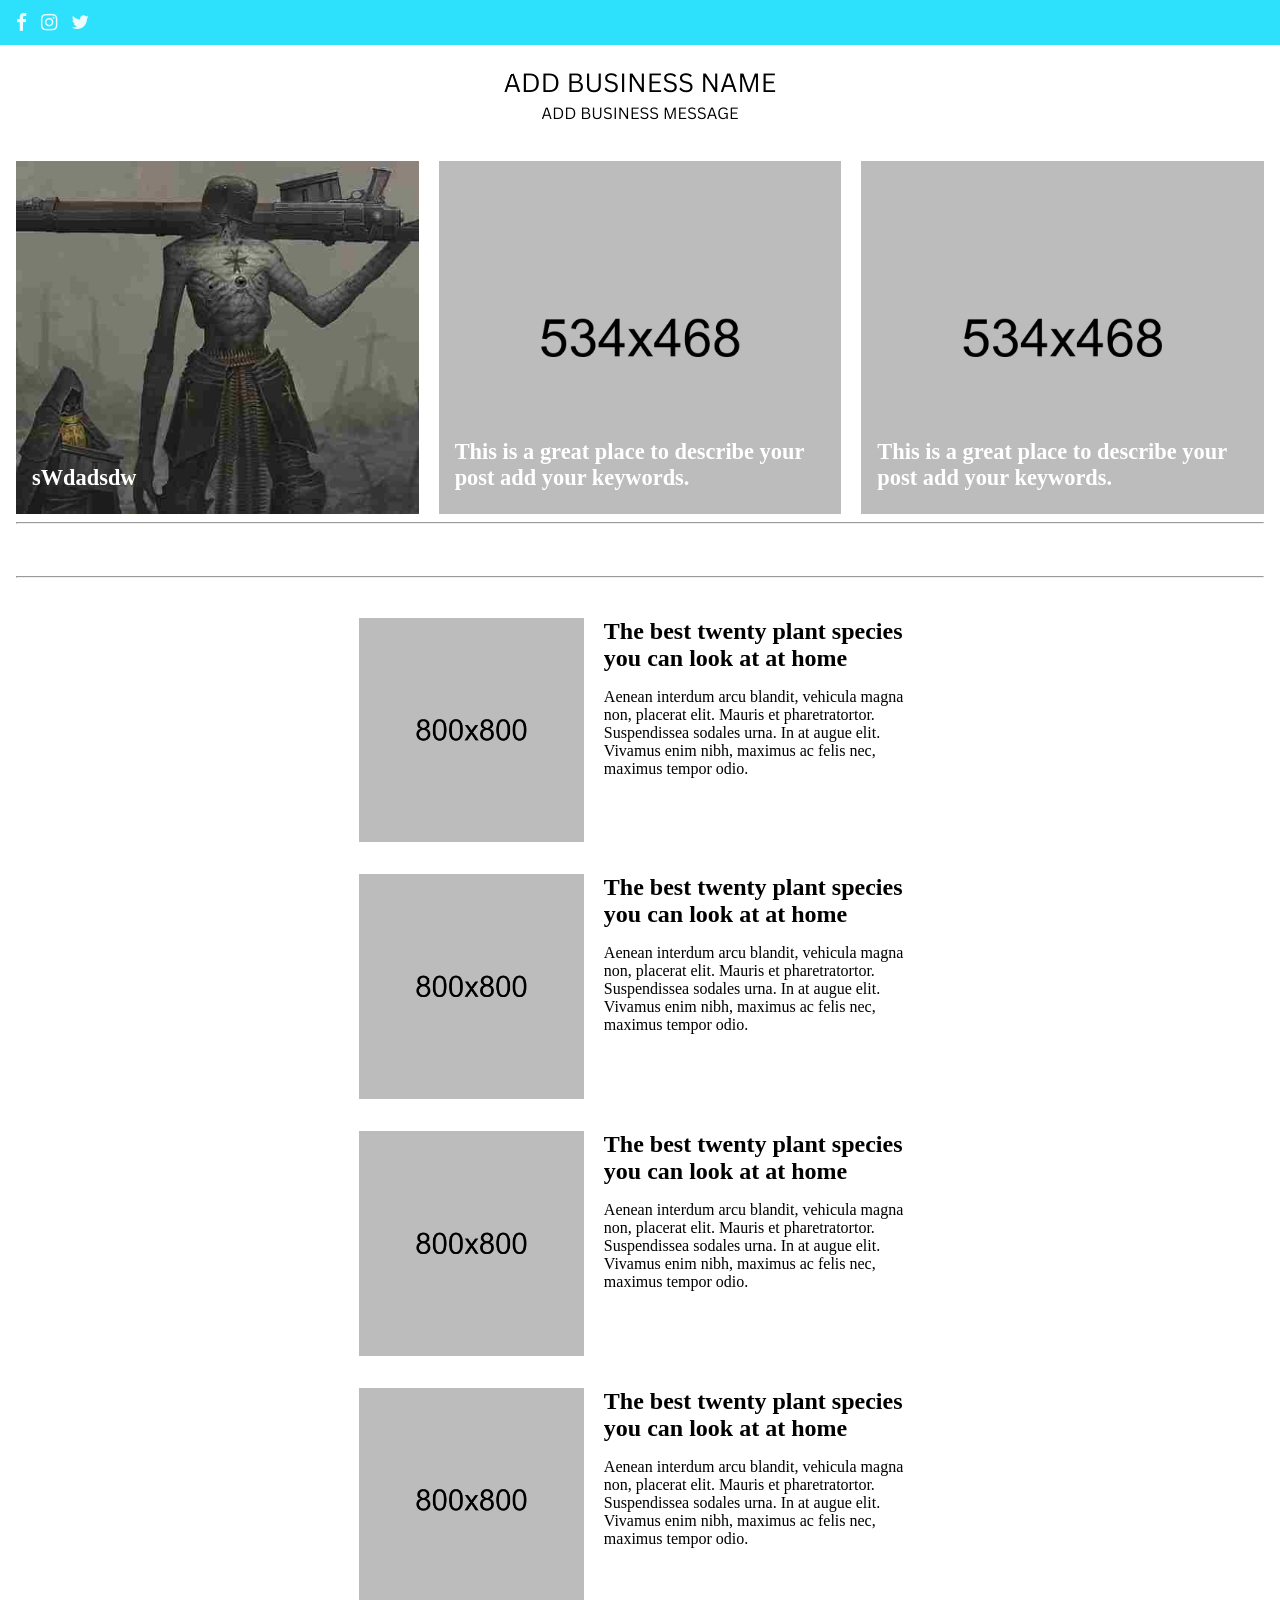
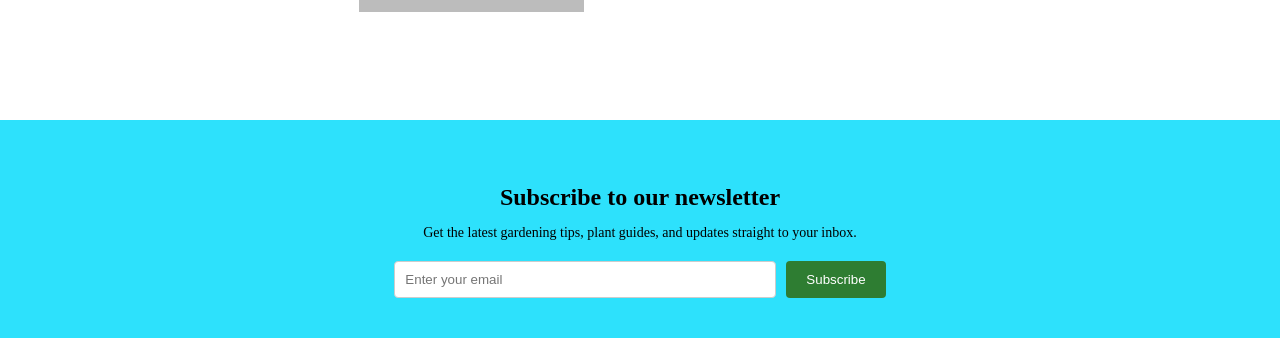
==== index.html @ 5532e44e "Update branch contents" ====
<!DOCTYPE html>
<html>
<head>
<link rel="stylesheet" href="https://maxcdn.bootstrapcdn.com/font-awesome/4.7.0/css/font-awesome.min.css">
<link rel="stylesheet" href="css/index.1782921931849.css">
<meta name="viewport" content="width=device-width, initial-scale=1.0">
</head>
<body>



	<meta charset="utf-8">
	<title>Blog Home Page</title>

	<!-- Basic -->
    <meta charset="utf-8">
    <meta http-equiv="X-UA-Compatible" content="IE=edge">
    
    <!-- Mobile Metas -->
    <meta name="viewport" content="width=device-width, initial-scale=1, shrink-to-fit=no">
    
    <!-- Site Metas -->
    <title>Stylish Template</title>
    <meta name="keywords" content="">
    <meta name="description" content="">
    <meta name="author" content="">
	


	


	<header>
		<div class="social">
    <i class="fa fa-facebook"> </i>
		<i class="fa fa-instagram"> </i>
		<i class="fa fa-twitter"></i>
</div>


		<div class="container">
        <div class="row">
            <div class="logoSection">
                <div class="logo" id="logoArea" style="cursor:pointer;">
                    <img id="logoImage" src="images/img_0.1782921931849.jpg" width="300" height="100" alt="">
                </div>
            </div>
        </div>
    </div>
	</header>


<div id="container_head">

	
	
		<div id="headPost">
			<div class="post1"><img src="images/img_1.1782921931849.jpg" style="cursor: pointer;"><h3 class="" style="cursor: pointer;">sWdadsdw</h3></div>
			<div class="post2"><img src="images/img_2.1782921931849.jpg" style="cursor: pointer;"><h3 class="" style="cursor: pointer;">This is a great place to describe your post add your keywords.</h3></div>
			<div class="post3"><img src="images/img_3.1782921931849.jpg" style="cursor: pointer;"><h3 class="" style="cursor: pointer;">This is a great place to describe your post add your keywords.</h3></div>
		</div>
<hr>
<br><br>
<hr>
	<div id="mainPost">
		<div class="wrapper">

			<div id="mainContent">
			<div class="post">
				<img src="images/img_4.1782921931849.jpg" style="cursor: pointer;">
				<div class="text">
				<h2 class="" style="cursor: pointer;">The best twenty plant species you can look at at home</h2>
				<p class="" style="cursor: pointer;">Aenean interdum arcu blandit, vehicula magna non, placerat elit. Mauris et pharetratortor. Suspendissea sodales urna. In at augue elit. Vivamus enim nibh, maximus ac felis nec, maximus tempor odio.</p>
			</div>
			</div>

			<div class="post">
				<img src="images/img_5.1782921931849.jpg" style="cursor: pointer;">
				<div class="text">
				<h2 class="" style="cursor: pointer;">The best twenty plant species you can look at at home</h2>
				<p class="" style="cursor: pointer;">Aenean interdum arcu blandit, vehicula magna non, placerat elit. Mauris et pharetratortor. Suspendissea sodales urna. In at augue elit. Vivamus enim nibh, maximus ac felis nec, maximus tempor odio.</p>
			</div>
			</div>

			<div class="post">
				<img src="images/img_6.1782921931849.jpg" style="cursor: pointer;">
				<div class="text">
				<h2 class="" style="cursor: pointer;">The best twenty plant species you can look at at home</h2>
				<p class="" style="cursor: pointer;">Aenean interdum arcu blandit, vehicula magna non, placerat elit. Mauris et pharetratortor. Suspendissea sodales urna. In at augue elit. Vivamus enim nibh, maximus ac felis nec, maximus tempor odio.</p>
			</div>
			</div>

			<div class="post">
				<img src="images/img_7.1782921931849.jpg" style="cursor: pointer;">
				<div class="text">
				<h2 class="" style="cursor: pointer;">The best twenty plant species you can look at at home</h2>
				<p class="" style="cursor: pointer;">Aenean interdum arcu blandit, vehicula magna non, placerat elit. Mauris et pharetratortor. Suspendissea sodales urna. In at augue elit. Vivamus enim nibh, maximus ac felis nec, maximus tempor odio.</p>
			</div>
			</div>

		</div>
		</div>
	</div>
	
</div>


<footer>
    <div class="subscribe">
        <h3 class="" style="cursor: pointer;">Subscribe to our newsletter</h3>
        <p class="" style="cursor: pointer;">Get the latest gardening tips, plant guides, and updates straight to your inbox.</p>

        <form class="subscribe-form">
            <input type="email" placeholder="Enter your email">
            <button type="submit" data-button-edit-listener="true" style="cursor: pointer;">Subscribe</button>
        </form>
    </div>
</footer>

<script>
function shareFacebook() {
    console.log("Facebook CLICKED!");
    const url = encodeURIComponent(window.location.href);
    window.open(`https://www.facebook.com/sharer/sharer.php?u=${url}`, "_blank");
}

function shareInsta() {
    console.log("Instagram CLICKED!");
    if (navigator.share) {
        navigator.share({
            title: document.title,
            url: window.location.href
        });
    } else {
        navigator.clipboard.writeText(window.location.href);
        alert("Link copied! Paste it into Instagram.");
    }
}

function shareTwitter() {
    console.log("Twitter CLICKED!");
    const url = encodeURIComponent(window.location.href);
    const text = encodeURIComponent("Check this out!");
    window.open(`https://twitter.com/intent/tweet?url=${url}&text=${text}`, "_blank");
}
</script>
<script src="js/clerk.browser.1782921931849.css"></script>
<script src="js/stripe.1782921931849.css"></script>
<script src="js/inline_1.1782921931849.js"></script>

</body>
</html>
---- css/index.1782921931849.css ----
html, body {
    margin: 0;
    padding: 0;
    width: 100%;
    max-width: 100%;
    overflow-x: hidden; /* prevents accidental overflow */
}

/* Remove debug outlines */
* {
    outline: none;
}

.social {
    background-color: #2de1fc;
    padding: 0.8rem 1rem;   /* tighter + balanced */
    display: flex;
    gap: 14px;              /* clean spacing between icons */
    align-items: center;    /* keeps icons vertically aligned */
}

.social i {
    color: #fff;
    font-size: 1.2rem;      /* subtle, not oversized */
    opacity: 0.9;           /* softer look */
    transition: opacity 0.2s ease, transform 0.2s ease;
    cursor: pointer;
}

.social i:hover {
    opacity: 1;
    transform: translateY(-1px); /* tiny lift, classy */
}


.logoSection {
    display: flex;
    justify-content: center; /* centers horizontally */
    align-items: center;     /* centers vertically if needed */
    width: 100%;
}

.logo {
    text-align: center; /* optional: keeps the image centered inside */
}

#logoImage {
    display: block;
    margin: 0 auto; /* ensures the image itself centers */
}


#container_head {
    padding: 1rem;
}

/* ===========================
   HEADER POSTS
   =========================== */
#headPost {
    display: flex;
    gap: 20px;
    flex-wrap: wrap; /* allow wrapping on small screens */
}

#headPost > div {
    flex: 1 1 300px; /* prevents overflow from large images */
    position: relative;
}

#headPost img {
    max-width: 100%;
    height: auto;
    display: block;
}

#headPost h3 {
    position: absolute;
    bottom: 0rem;
    padding-left: 1rem;
    color: #fff;
    font-size: 1.4rem;
    font-weight: 800;
}

/* ===========================
   MAIN POSTS
   =========================== */
#mainPost {
    width: 100%;
}

#mainPost .wrapper {
    width: 100%;
    display: flex;
    gap: 2rem;
}

#mainContent {
    width: 45%;
    margin: auto;
}

#mainPost .post {
    display: flex;
    gap: 20px;
    width: 100%;
    align-items: flex-start;
    margin: 2rem 0; /* remove horizontal overflow */
}

#mainPost .post img {
    width: 40%;
}

#mainPost .post .text {
    display: flex;
    flex-direction: column;
    width: 60%;
}

#mainPost h2 {
    font-size: 1.5em;
    margin: 0;
    font-weight: bold;
}

/* ===========================
   FOOTER
   =========================== */
footer {
    background: #2de1fc;
    padding: 40px 0;
    margin-top: 60px;
}

footer .subscribe {
    width: 100%;
    max-width: 600px;
    margin: 0 auto;
    text-align: center;
}

footer .subscribe h3 {
    font-size: 24px;
    margin-bottom: 10px;
    color: #000;
}

footer .subscribe p {
    font-size: 14px;
    color: #000;
    margin-bottom: 20px;
}

footer .subscribe-form {
    display: flex;
    justify-content: center;
    gap: 10px;
}

footer .subscribe-form input {
    padding: 10px;
    width: 60%;
    border: 1px solid #ccc;
    border-radius: 4px;
}

footer .subscribe-form button {
    padding: 10px 20px;
    background: #2e7d32;
    color: white;
    border: none;
    border-radius: 4px;
    cursor: pointer;
}

footer .subscribe-form button:hover {
    background: #256628;
}

/* ===========================
   TABLETS (max-width: 900px)
   =========================== */
@media (max-width: 900px) {

    #headPost {
        width: 95%;
        margin: auto;
    }

    #headPost > div {
        flex: 1 1 55%;
    }

    #mainPost .wrapper {
        flex-direction: column;
        align-items: center;
    }

    #mainPost .post {
        width: 90%;
        margin: 1rem 0;
    }

    #mainPost .post img {
        width: 45%;
    }

    #mainPost .post .text {
        width: 55%;
    }
}

/* ===========================
   MOBILE (max-width: 600px)
   =========================== */
@media (max-width: 600px) {

    #headPost {
        flex-direction: column;
    }

    #headPost > div {
        width: 100%;
    }

    #mainPost .post {
        flex-direction: column;
        width: 100%;
        margin: 1rem 0;
    }

    #mainPost .post img {
        width: 100%;
    }

    #mainPost .post .text {
        width: 100%;
    }

    #mainContent {
        width: 85%;
    }


    footer .subscribe{width: 75%;padding: 1rem;border-radius: 1rem;}

    footer .subscribe-form {
        flex-direction: column;
        gap: 15px;
        overflow: hidden;
    }

    footer .subscribe-form input,
    footer .subscribe-form button {
        width: 100%;
    }
}
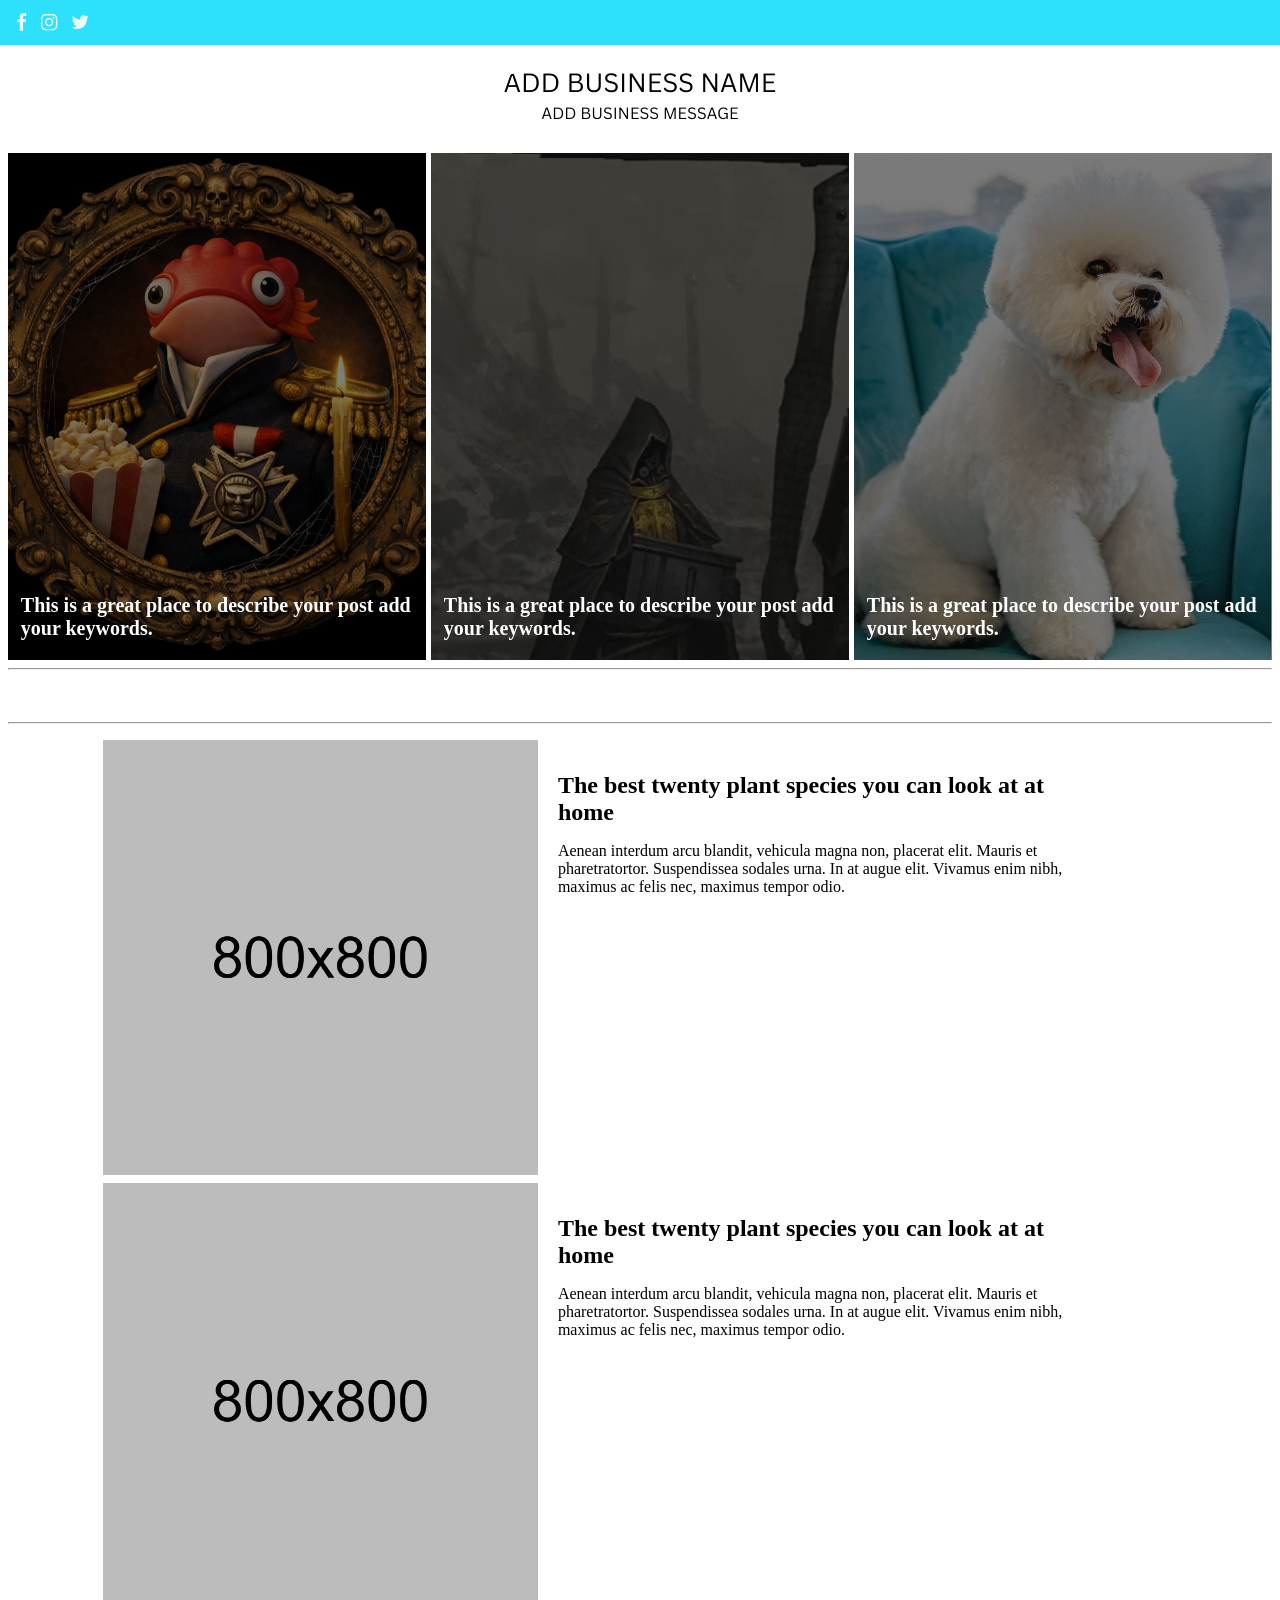
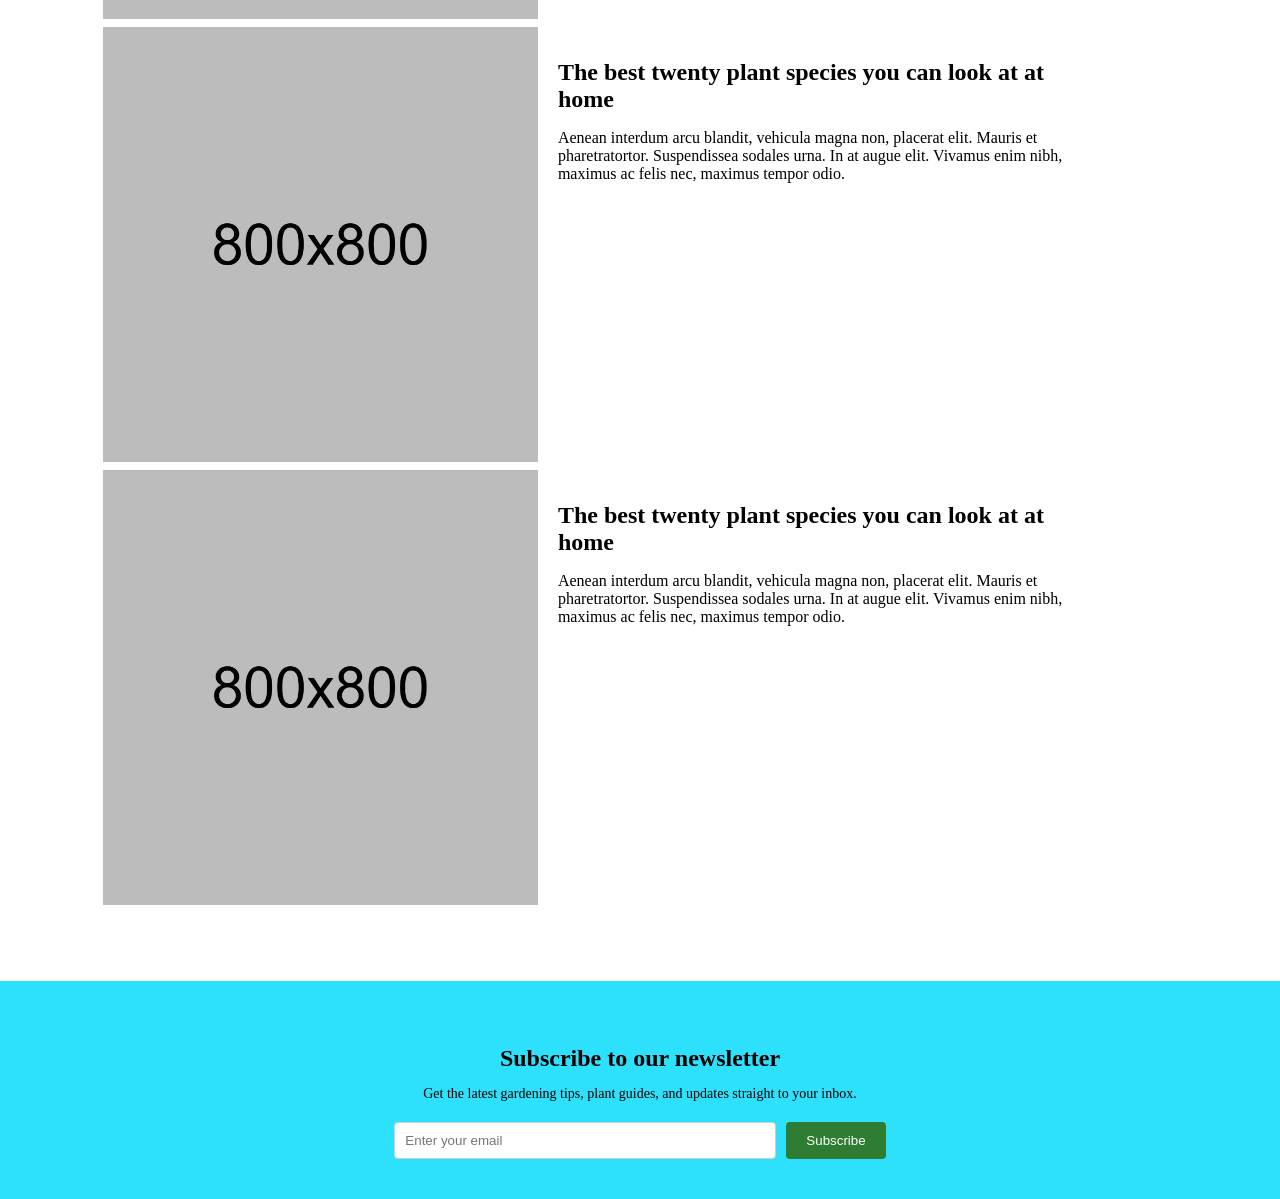
==== commit 7a3e15ad: "Update branch contents" ====
--- a/index.html
+++ b/index.html
@@ -2,8 +2,7 @@
 <html>
 <head>
 <link rel="stylesheet" href="https://maxcdn.bootstrapcdn.com/font-awesome/4.7.0/css/font-awesome.min.css">
-<link rel="stylesheet" href="css/index.1782921931849.css">
-<meta name="viewport" content="width=device-width, initial-scale=1.0">
+<link rel="stylesheet" href="css/index.1782987706251.css">
 </head>
 <body>
 
@@ -42,7 +41,7 @@
         <div class="row">
             <div class="logoSection">
                 <div class="logo" id="logoArea" style="cursor:pointer;">
-                    <img id="logoImage" src="images/img_0.1782921931849.jpg" width="300" height="100" alt="">
+                    <img id="logoImage" src="images/img_0.1782987706251.jpg" width="300" height="100" alt="">
                 </div>
             </div>
         </div>
@@ -55,9 +54,9 @@
 	
 	
 		<div id="headPost">
-			<div class="post1"><img src="images/img_1.1782921931849.jpg" style="cursor: pointer;"><h3 class="" style="cursor: pointer;">sWdadsdw</h3></div>
-			<div class="post2"><img src="images/img_2.1782921931849.jpg" style="cursor: pointer;"><h3 class="" style="cursor: pointer;">This is a great place to describe your post add your keywords.</h3></div>
-			<div class="post3"><img src="images/img_3.1782921931849.jpg" style="cursor: pointer;"><h3 class="" style="cursor: pointer;">This is a great place to describe your post add your keywords.</h3></div>
+			<div class="post1"><img src="images/img_1.1782987706251.jpg" style="cursor: pointer;"><h3 class="" style="cursor: pointer;">This is a great place to describe your post add your keywords.</h3></div>
+			<div class="post2"><img src="images/img_2.1782987706251.jpg" style="cursor: pointer;"><h3 class="" style="cursor: pointer;">This is a great place to describe your post add your keywords.</h3></div>
+			<div class="post3"><img src="images/img_3.1782987706251.jpg" style="cursor: pointer;"><h3 class="" style="cursor: pointer;">This is a great place to describe your post add your keywords.</h3></div>
 		</div>
 <hr>
 <br><br>
@@ -67,7 +66,7 @@
 
 			<div id="mainContent">
 			<div class="post">
-				<img src="images/img_4.1782921931849.jpg" style="cursor: pointer;">
+				<img src="images/img_4.1782987706251.jpg" style="cursor: pointer;">
 				<div class="text">
 				<h2 class="" style="cursor: pointer;">The best twenty plant species you can look at at home</h2>
 				<p class="" style="cursor: pointer;">Aenean interdum arcu blandit, vehicula magna non, placerat elit. Mauris et pharetratortor. Suspendissea sodales urna. In at augue elit. Vivamus enim nibh, maximus ac felis nec, maximus tempor odio.</p>
@@ -75,7 +74,7 @@
 			</div>
 
 			<div class="post">
-				<img src="images/img_5.1782921931849.jpg" style="cursor: pointer;">
+				<img src="images/img_5.1782987706251.jpg" style="cursor: pointer;">
 				<div class="text">
 				<h2 class="" style="cursor: pointer;">The best twenty plant species you can look at at home</h2>
 				<p class="" style="cursor: pointer;">Aenean interdum arcu blandit, vehicula magna non, placerat elit. Mauris et pharetratortor. Suspendissea sodales urna. In at augue elit. Vivamus enim nibh, maximus ac felis nec, maximus tempor odio.</p>
@@ -83,7 +82,7 @@
 			</div>
 
 			<div class="post">
-				<img src="images/img_6.1782921931849.jpg" style="cursor: pointer;">
+				<img src="images/img_6.1782987706251.jpg" style="cursor: pointer;">
 				<div class="text">
 				<h2 class="" style="cursor: pointer;">The best twenty plant species you can look at at home</h2>
 				<p class="" style="cursor: pointer;">Aenean interdum arcu blandit, vehicula magna non, placerat elit. Mauris et pharetratortor. Suspendissea sodales urna. In at augue elit. Vivamus enim nibh, maximus ac felis nec, maximus tempor odio.</p>
@@ -91,7 +90,7 @@
 			</div>
 
 			<div class="post">
-				<img src="images/img_7.1782921931849.jpg" style="cursor: pointer;">
+				<img src="images/img_7.1782987706251.jpg" style="cursor: pointer;">
 				<div class="text">
 				<h2 class="" style="cursor: pointer;">The best twenty plant species you can look at at home</h2>
 				<p class="" style="cursor: pointer;">Aenean interdum arcu blandit, vehicula magna non, placerat elit. Mauris et pharetratortor. Suspendissea sodales urna. In at augue elit. Vivamus enim nibh, maximus ac felis nec, maximus tempor odio.</p>
@@ -117,36 +116,9 @@
     </div>
 </footer>
 
-<script>
-function shareFacebook() {
-    console.log("Facebook CLICKED!");
-    const url = encodeURIComponent(window.location.href);
-    window.open(`https://www.facebook.com/sharer/sharer.php?u=${url}`, "_blank");
-}
 
-function shareInsta() {
-    console.log("Instagram CLICKED!");
-    if (navigator.share) {
-        navigator.share({
-            title: document.title,
-            url: window.location.href
-        });
-    } else {
-        navigator.clipboard.writeText(window.location.href);
-        alert("Link copied! Paste it into Instagram.");
-    }
-}
 
-function shareTwitter() {
-    console.log("Twitter CLICKED!");
-    const url = encodeURIComponent(window.location.href);
-    const text = encodeURIComponent("Check this out!");
-    window.open(`https://twitter.com/intent/tweet?url=${url}&text=${text}`, "_blank");
-}
-</script>
-<script src="js/clerk.browser.1782921931849.css"></script>
-<script src="js/stripe.1782921931849.css"></script>
-<script src="js/inline_1.1782921931849.js"></script>
+<script src="js/inline_1.1782987706251.js"></script>
 
 </body>
 </html>
--- a/css/index.1782987706251.css
+++ b/css/index.1782987706251.css
@@ -0,0 +1,293 @@
+html, body {
+    margin: 0;
+    padding: 0;
+    width: 100%;
+    max-width: 100%;
+    overflow-x: hidden; /* prevents accidental overflow */
+}
+
+/* Remove debug outlines */
+* {
+    outline: none;
+}
+
+.social {
+    background-color: #2de1fc;
+    padding: 0.8rem 1rem;
+    display: flex;
+    gap: 14px;
+    align-items: center;
+}
+
+.social i {
+    color: #fff;
+    font-size: 1.2rem;
+    opacity: 0.9;
+    transition: opacity 0.2s ease, transform 0.2s ease;
+    cursor: pointer;
+}
+
+.social i:hover {
+    opacity: 1;
+    transform: translateY(-1px);
+}
+
+.logoSection {
+    display: flex;
+    justify-content: center;
+    align-items: center;
+    width: 100%;
+}
+
+.logo {
+    text-align: center;
+}
+
+#logoImage {
+    display: block;
+    margin: 0 auto;
+}
+
+#container_head {
+    padding: 1rem;
+}
+
+/* ===========================
+   HEADER POSTS
+   =========================== */
+#headPost {
+    display: flex;
+    gap: 20px;
+    flex-wrap: wrap;
+}
+
+#headPost > div {
+    flex: 1 1 300px;
+    position: relative;
+}
+
+/* REAL OVERLAY — FIXED */
+#headPost > div::after {
+    content: "";
+    position: absolute;
+    inset: 0;
+    background: rgba(0,0,0,0.5); /* black overlay */
+    pointer-events: none;
+}
+
+#headPost img {
+    width: 100%;
+    height: auto;
+    display: block;
+}
+
+#headPost h3 {
+    position: absolute;
+    bottom: 0rem;
+    padding-left: 1rem;
+    padding-right: 0.5rem;
+    color: #fff;
+    font-size: 1.4rem;
+    font-weight: 800;
+    z-index: 9;
+}
+
+/* ===========================
+   MAIN POSTS
+   =========================== */
+#mainPost {
+    width: 100%;
+}
+
+#mainPost .wrapper {
+    width: 100%;
+    display: flex;
+    gap: 2rem;
+}
+
+#mainContent {
+    width: 45%;
+    margin: auto;
+}
+
+#mainPost .post {
+    display: flex;
+    gap: 20px;
+    width: 100%;
+    align-items: flex-start;
+    margin: 2rem 0;
+}
+
+#mainPost .post img {
+    width: 40%;
+}
+
+#mainPost .post .text {
+    display: flex;
+    flex-direction: column;
+    width: 60%;
+}
+
+#mainPost h2 {
+    font-size: 1.5em;
+    margin: 0;
+    font-weight: bold;
+}
+
+/* ===========================
+   FOOTER
+   =========================== */
+footer {
+    background: #2de1fc;
+    padding: 40px 0;
+    margin-top: 60px;
+}
+
+footer .subscribe {
+    width: 100%;
+    max-width: 600px;
+    margin: 0 auto;
+    text-align: center;
+}
+
+footer .subscribe h3 {
+    font-size: 24px;
+    margin-bottom: 10px;
+    color: #000;
+}
+
+footer .subscribe p {
+    font-size: 14px;
+    color: #000;
+    margin-bottom: 20px;
+}
+
+footer .subscribe-form {
+    display: flex;
+    justify-content: center;
+    gap: 10px;
+}
+
+footer .subscribe-form input {
+    padding: 10px;
+    width: 60%;
+    border: 1px solid #ccc;
+    border-radius: 4px;
+}
+
+footer .subscribe-form button {
+    padding: 10px 20px;
+    background: #2e7d32;
+    color: white;
+    border: none;
+    border-radius: 4px;
+    cursor: pointer;
+}
+
+footer .subscribe-form button:hover {
+    background: #256628;
+}
+
+/* ===========================
+   TABLETS (max-width: 1100px)
+   =========================== */
+@media (max-width: 1280px) {
+
+    #container_head {
+    padding: 0.5rem;
+    }
+
+    #headPost {
+        width: 100%;
+        margin: auto;
+        gap: 5px;
+    }
+
+    #headPost h3 {
+        position: absolute;
+        bottom: 0rem;
+        padding-left: 0.8rem;
+        color: #fff;
+        font-size: 1.25rem;
+        font-weight: 800;
+    }
+
+    #mainContent {
+    width: 85%;
+    margin: auto;
+    }
+
+    #headPost > div {
+        flex: 1 1 30%;
+    }
+
+    #mainPost .wrapper {
+        flex-direction: column;
+        align-items: center;
+    }
+
+    #mainPost .post {
+        width: 90%;
+        margin: 0.5rem 0;
+    }
+
+    #mainPost .post img {
+        width: 45%;
+    }
+
+    #mainPost .post .text {
+        width: 55%;
+        margin-top: 2rem;
+    }
+}
+
+/* ===========================
+   MOBILE (max-width: 600px)
+   =========================== */
+@media (max-width: 600px) {
+
+    #headPost {
+        flex-direction: column;
+    }
+
+    #headPost > div {
+        width: 100%;
+    }
+
+    #mainPost .post {
+        flex-direction: column;
+        width: 100%;
+        margin: 1rem 0;
+    }
+
+    #mainPost .post img {
+        width: 100%;
+    }
+
+    #mainPost .post .text {
+        width: 91%;
+        margin-top: 0rem;
+        margin: auto;
+    }
+
+    #mainContent {
+        width: 95%;
+    }
+
+    footer .subscribe {
+        width: 75%;
+        padding: 1rem;
+        border-radius: 1rem;
+    }
+
+    footer .subscribe-form {
+        flex-direction: column;
+        gap: 15px;
+        overflow: hidden;
+    }
+
+    footer .subscribe-form input,
+    footer .subscribe-form button {
+        width: 100%;
+    }
+}
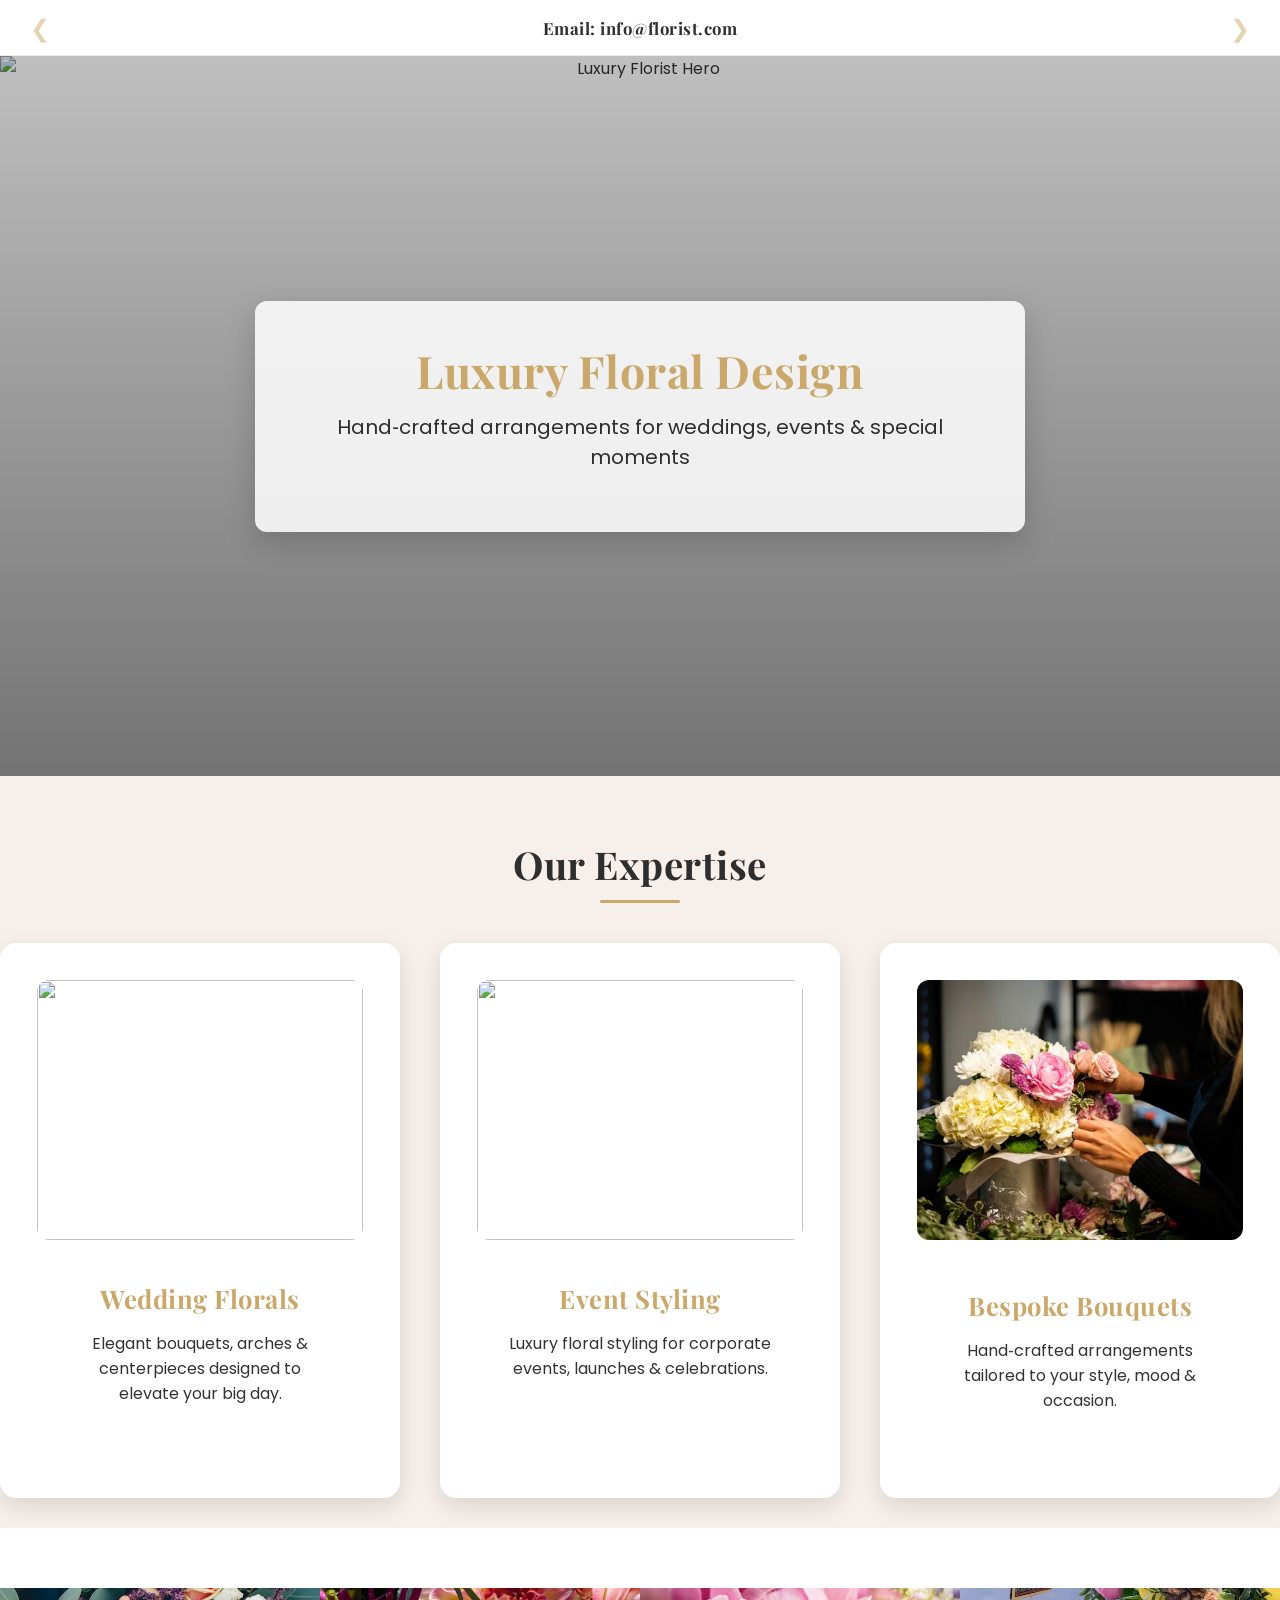
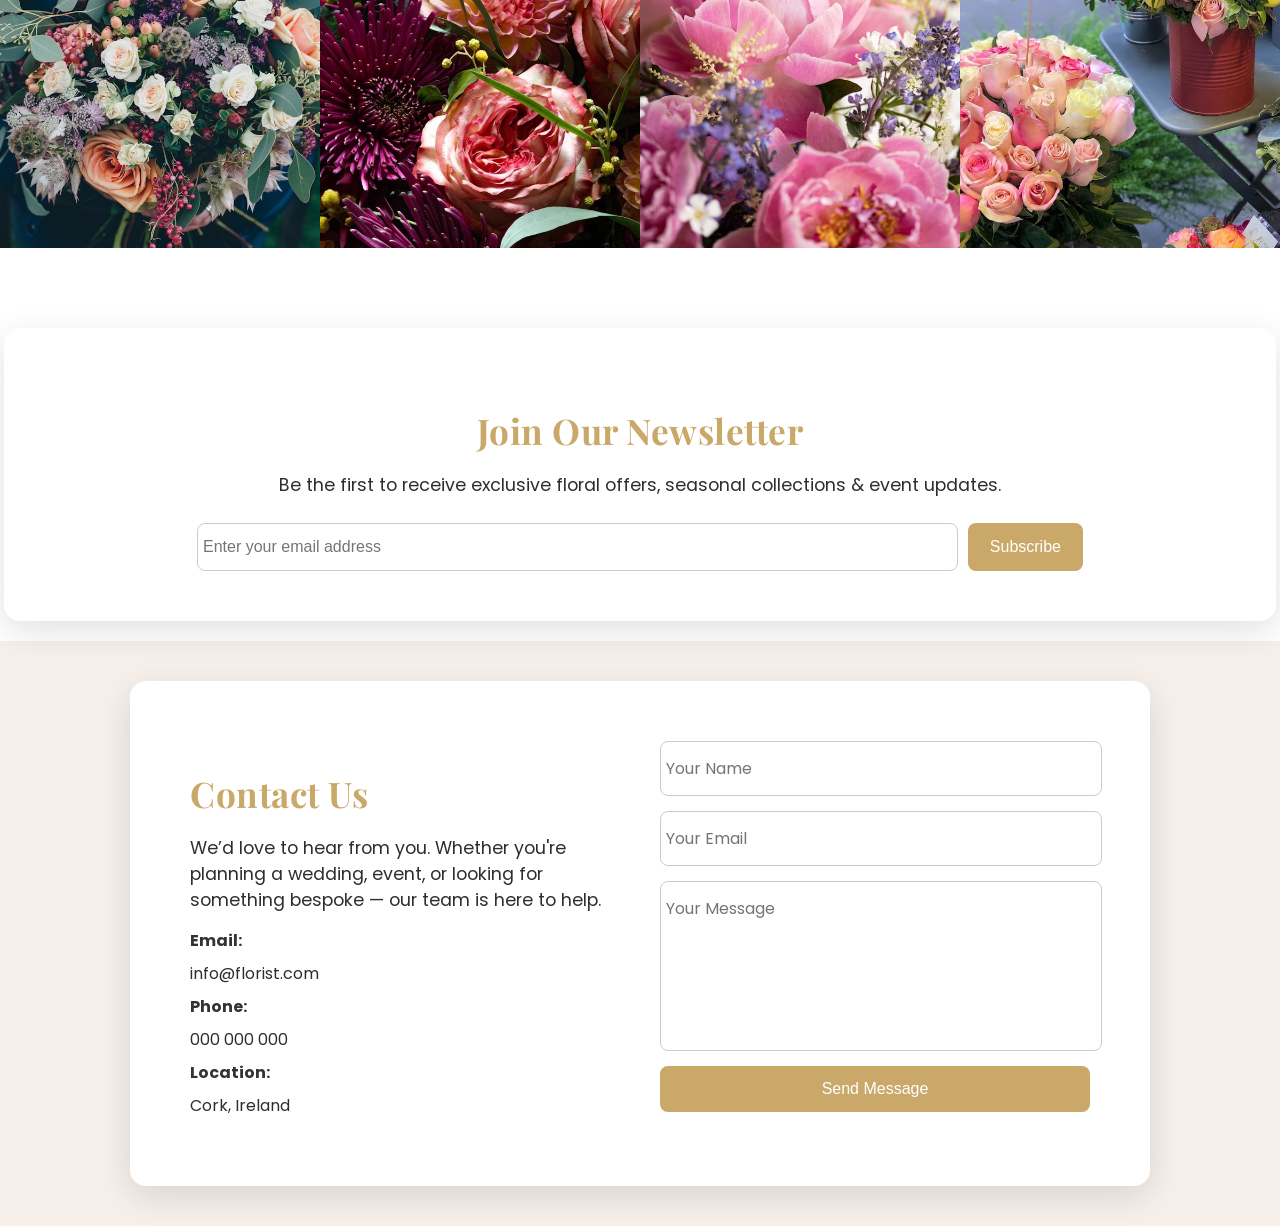
==== commit 496637da: "Update branch contents" ====
--- a/index.html
+++ b/index.html
@@ -1,124 +1,1024 @@
 <!DOCTYPE html>
-<html>
-<head>
-<link rel="stylesheet" href="https://maxcdn.bootstrapcdn.com/font-awesome/4.7.0/css/font-awesome.min.css">
-<link rel="stylesheet" href="css/index.1782987706251.css">
-</head>
+<html><head>
+    <meta charset="utf-8">
+    <meta name="viewport" content="width=device-width, initial-scale=1">
+    <title>Luxury Florist</title>
+    <link href="https://fonts.googleapis.com/css2?family=Playfair+Display:wght@400;500;600;700&amp;family=Poppins:wght@300;400;500;600&amp;display=swap" rel="stylesheet">
+    
+<script>
+
+function initTemplateNavSlider() {
+  let templateNavIndex = 0;
+  const templateNavCards = document.querySelectorAll(".template-card");
+  const templateNavPrev = document.querySelector(".templateNav-left");
+  const templateNavNext = document.querySelector(".templateNav-right");
+
+  if (!templateNavCards.length) return;
+
+  function templateNavShowCard(i) {
+    templateNavCards.forEach(c => c.classList.remove("active"));
+    templateNavCards[i].classList.add("active");
+  }
+
+  if (templateNavPrev && templateNavNext) {
+    templateNavNext.onclick = () => {
+      templateNavIndex = (templateNavIndex + 1) % templateNavCards.length;
+      templateNavShowCard(templateNavIndex);
+    };
+
+    templateNavPrev.onclick = () => {
+      templateNavIndex = (templateNavIndex - 1 + templateNavCards.length) % templateNavCards.length;
+      templateNavShowCard(templateNavIndex);
+    };
+
+    setInterval(() => {
+      templateNavIndex = (templateNavIndex + 1) % templateNavCards.length;
+      templateNavShowCard(templateNavIndex);
+    }, 3000);
+  }
+}
+
+// Mobile hamburger toggle
+document.addEventListener("DOMContentLoaded", () => {
+  const toggle = document.getElementById("nav-toggle");
+  const links = document.getElementById("nav-links");
+
+  if (toggle && links) {
+    toggle.addEventListener("click", () => {
+      links.classList.toggle("show");
+    });
+  }
+});
+
+async function loadProducts() {
+  const wrapper = document.querySelector(".templateNav-wrapper");
+  const list = document.querySelector(".template-list");
+
+  if (!wrapper || !list) {
+    console.error("Wrapper or list not found in DOM.");
+    return;
+  }
+
+  /* ---------------------------------------------------
+     1) PREVIEW MODE → ALWAYS SHOW DEFAULT PRODUCTS + NAV
+  --------------------------------------------------- */
+  if (window.previewMode) {
+    console.log("Preview mode enabled — using default products.");
+    wrapper.style.display = "block";
+    return;
+  }
+
+  /* ---------------------------------------------------
+     2) NORMAL MODE → TRY LOADING products.json
+  --------------------------------------------------- */
+  try {
+    const res = await fetch("Products/products.json");
+
+    // JSON missing → hide wrapper + hide nav
+    if (!res.ok) {
+      console.warn("products.json not found — hiding store.");
+      wrapper.style.display = "none";
+      return;
+    }
+
+    // JSON exists → show wrapper + show nav
+    wrapper.style.display = "block";
+    showStoreNav();
+
+    const data = await res.json();
+    const products = data.products ?? [];
+
+    list.innerHTML = "";
+
+    products.forEach((p) => {
+      const lowestVariant = p.variants?.length
+        ? p.variants.reduce((min, v) => (v.price < min.price ? v : min))
+        : null;
+
+      const price = lowestVariant ? lowestVariant.price : p.basePrice ?? "N/A";
+
+      const card = document.createElement("div");
+      card.className = "template-card";
+
+      card.innerHTML = `
+        <img src="${p.image}" alt="">
+        <h3>${p.name}</h3>
+        <p>${p.description}</p>
+        <div class="price">€${price}</div>
+        <a class="btn" href="#">Add To Cart</a>
+      `;
+
+      list.appendChild(card);
+    });
+
+    initTemplateNavSlider();
+
+  } catch (err) {
+    console.error("Error loading products:", err);
+    wrapper.style.display = "none";
+    hideStoreNav();
+  }
+}
+
+    document.addEventListener("DOMContentLoaded", () => {
+  // Make preview mode globally accessible
+  const urlParams = new URLSearchParams(window.location.search);
+  window.previewMode = urlParams.get("preview") === "true";
+
+  loadProducts();
+});
+</script>
+
+
+<style>
+
+/* -------------------- GLOBAL -------------------- */
+
+body{
+    margin: 0;
+    font-family: "Poppins", sans-serif;
+    background: #ffffff;
+    color: #333;
+    overflow-x: hidden;
+}
+
+h1, h2, h3, h4{
+    font-family: "Playfair Display", serif;
+    letter-spacing: 0.5px;
+}
+
+:root{
+    --gold: #C9A86A;
+    --soft-pink: #F7EFEA;
+    --dark: #2E2E2E;
+}
+
+/* Fade-in animation */
+.fade-in{
+    opacity: 0;
+    transform: translateY(20px);
+    animation: fadeIn 1.2s ease forwards;
+}
+
+@keyframes fadeIn{
+    to{
+        opacity: 1;
+        transform: translateY(0);
+    }
+}
+
+/* -------------------- SECTION TITLES -------------------- */
+
+.section-title{
+    text-align: center;
+    margin-bottom: 40px;
+}
+
+.section-title h2{
+    font-size: 2.4rem;
+    color: var(--dark);
+    margin-bottom: 10px;
+}
+
+.section-title .line{
+    width: 80px;
+    height: 3px;
+    background: var(--gold);
+    margin: 0 auto;
+    border-radius: 2px;
+}
+
+/* -------------------- NAV -------------------- */
+
+nav{
+    width: 100%;
+    height: 55px;
+    position: relative;
+    background: white;
+    border-bottom: 1px solid #eee;
+    overflow: hidden;
+    z-index: 9999;
+}
+
+nav h4{
+    position: absolute;
+    top: 50%;
+    left: 50%;
+    transform: translate(-50%, -50%);
+    opacity: 0;
+    transition: opacity 0.5s ease;
+    font-size: 1.05rem;
+    margin: 0;
+    color: var(--dark);
+}
+
+nav h4.active{
+    opacity: 1;
+}
+
+.arrow{
+    display: block;
+    position: absolute;
+    top: 50%;
+    transform: translateY(-50%);
+    font-size: 24px;
+    padding: 5px 10px;
+    cursor: pointer;
+    opacity: 0.5;
+    z-index: 20;
+    color: var(--gold);
+    user-select: none;
+    transition: opacity 0.3s ease;
+}
+
+.arrow:hover{
+    opacity: 1;
+}
+
+.left-arrow{ left: 20px; }
+.right-arrow{ right: 20px; }
+
+/* -------------------- HERO -------------------- */
+
+/* -------------------- HERO -------------------- */
+
+#hero{
+    position: relative;
+    width: 100%;
+    height: 80vh;
+    overflow: hidden;
+    display: flex;
+    justify-content: center;
+    align-items: center;
+    text-align: center;
+    pointer-events: none;
+}
+
+/* The hero image behaves like background-size: cover */
+#hero .hero-bg{
+    position: absolute;
+    inset: 0;
+    width: 100%;
+    height: 100%;
+    object-fit: cover;
+    animation: heroZoom 18s ease-in-out infinite alternate;
+    z-index: 1;
+    pointer-events: fill;
+}
+
+/* Zoom animation */
+@keyframes heroZoom{
+    from{ transform: scale(1); }
+    to{ transform: scale(1.08); }
+}
+
+/* Gradient overlay */
+#hero::after{
+    content: "";
+    position: absolute;
+    inset: 0;
+    background: linear-gradient(
+        rgba(0,0,0,0.25),
+        rgba(0,0,0,0.55)
+    );
+    z-index: 2;
+}
+
+/* Text box */
+#hero .hero-text{
+    position: relative;
+    z-index: 3;
+    background: rgba(255,255,255,0.85);
+    padding: 40px 60px;
+    border-radius: 12px;
+    color: var(--dark);
+    box-shadow: 0 10px 30px rgba(0,0,0,0.18);
+    max-width: 650px;
+    pointer-events: fill;
+}
+
+#hero h2{
+    margin: 0;
+    font-size: 2.8rem;
+    color: var(--gold);
+}
+
+#hero p{
+    margin-top: 12px;
+    font-size: 1.25rem;
+}
+
+
+/* -------------------- ABOUT SECTION -------------------- */
+
+#about{
+    width: 100%;
+    padding: 30px 0;
+    text-align: center;
+    position: relative;
+    background: var(--soft-pink);
+}
+
+.about-wrapper{
+    display: flex;
+    justify-content: center;
+    gap: 40px;
+    position: relative;
+}
+
+.about-tab{
+    width: 30%;
+    background: white;
+    padding: 35px;
+    border-radius: 16px;
+    box-shadow: 0 8px 25px rgba(0,0,0,0.12);
+    transition: box-shadow 0.3s ease, border 0.3s ease;
+    border: 2px solid transparent;
+}
+
+.about-tab:hover{
+    box-shadow: 0 14px 35px rgba(0,0,0,0.18);
+    border: 2px solid var(--gold);
+}
+
+.about-tab img{
+    width: 100%;
+    height: 260px;
+    object-fit: cover;
+    border-radius: 12px;
+    margin-bottom: 20px;
+}
+
+.about-tab h2{
+    color: var(--gold);
+    margin-bottom: 10px;
+    font-size: 1.6rem;
+}
+
+/* ABOUT ARROWS */
+.about-arrow{
+    display: none;
+    position: absolute;
+    top: 50%;
+    transform: translateY(-50%);
+    font-size: 40px;
+    padding: 10px 15px;
+    cursor: pointer;
+    opacity: 0.4;
+    user-select: none;
+    z-index: 50;
+    color:#fff;
+    transition: opacity 0.3s ease;
+}
+
+.about-arrow:hover{
+    opacity: 1;
+}
+
+.about-left{ left: 20px; }
+.about-right{ right: 20px; }
+
+/* -------------------- GALLERY -------------------- */
+
+#gallery{
+    width: 100%;
+    padding: 60px 0;
+    background: #fff;
+    display: grid;
+    grid-template-columns: repeat(4, 1fr);
+}
+
+#gallery img{
+    width: 100%;
+    height: 260px;
+    object-fit: cover;
+}
+
+/* MOBILE: 2×2 grid */
+@media (max-width: 600px){
+    #gallery{
+        grid-template-columns: repeat(2, 1fr);
+        gap: 10px;
+        padding: 30px 0px;
+    }
+
+    #gallery img{
+        height: 180px;
+    }
+}
+
+/* -------------------- NEWSLETTER -------------------- */
+
+#newsletter{
+    width: 100%;
+    padding: 20px 0;
+    background: #ffffff;
+    display: flex;
+    justify-content: center;
+    align-items: center;
+}
+
+.newsletter-inner{
+    background:#fff;
+    padding: 50px 60px;
+    border-radius: 16px;
+    box-shadow: 0 10px 35px rgba(0,0,0,0.12);
+    text-align: center;
+    width: 90%;
+}
+
+#newsletter h2{
+    font-size: 2.2rem;
+    color: var(--gold);
+    margin-bottom: 10px;
+}
+
+#newsletter p{
+    font-size: 1.1rem;
+    color: var(--dark);
+    margin-bottom: 25px;
+}
+
+.newsletter-form{
+    display: flex;
+    gap: 10px;
+    justify-content: center;
+}
+
+.newsletter-form input{
+    padding: 14px 5px;
+    border-radius: 8px;
+    border: 1px solid #ccc;
+    width: 65%;
+    font-size: 1rem;
+}
+
+.newsletter-form button{
+    padding: 14px 22px;
+    background: var(--gold);
+    border: none;
+    color: white;
+    font-size: 1rem;
+    border-radius: 8px;
+    cursor: pointer;
+    transition: background 0.3s ease;
+}
+
+.newsletter-form button:hover{
+    background: #b89455;
+}
+
+/* Mobile newsletter */
+@media (max-width: 600px){
+    .newsletter-inner{
+        padding: 40px 25px;
+    }
+
+    .newsletter-form{
+        flex-direction: column;
+        gap: 15px;
+    }
+
+    .newsletter-form input{
+        width: 100%;
+    }
+}
+
+/* -------------------- CONTACT SECTION -------------------- */
+
+#contact{
+    width: 100%;
+    padding: 40px 0;
+    background: var(--soft-pink);
+    display: flex;
+    justify-content: center;
+}
+
+.contact-inner{
+    background: white;
+    padding: 60px;
+    border-radius: 16px;
+    box-shadow: 0 10px 35px rgba(0,0,0,0.12);
+    max-width: 900px;
+    width: 90%;
+    display: flex;
+    gap: 40px;
+}
+
+.contact-info{
+    width: 50%;
+}
+
+.contact-info h2{
+    font-size: 2.2rem;
+    color: var(--gold);
+    margin-bottom: 10px;
+}
+
+.contact-info p{
+    font-size: 1.1rem;
+    color: var(--dark);
+    margin-bottom: 15px;
+}
+
+.contact-details p{
+    margin: 8px 0;
+    font-size: 1rem;
+}
+
+.contact-form{
+    width: 50%;
+    display: flex;
+    flex-direction: column;
+    gap: 15px;
+}
+
+.contact-form input,
+.contact-form textarea{
+    width: 100%;
+    padding: 14px 5px;
+    border-radius: 8px;
+    border: 1px solid #ccc;
+    font-size: 1rem;
+    font-family: inherit;
+}
+
+.contact-form textarea{
+    height: 140px;
+    resize: none;
+}
+
+.contact-form button{
+    padding: 14px 22px;
+    background: var(--gold);
+    border: none;
+    color: white;
+    font-size: 1rem;
+    border-radius: 8px;
+    cursor: pointer;
+    transition: background 0.3s ease;
+}
+
+.contact-form button:hover{
+    background: #b89455;
+}
+
+/* MOBILE */
+@media (max-width: 600px){
+
+    .contact-inner{
+        flex-direction: column;
+        padding: 40px 25px;
+    }
+
+    .contact-info,
+    .contact-form{
+        width: 100%;
+    }
+}
+
+
+/* -------------------- ABOUT MOBILE FIX -------------------- */
+
+@media (max-width: 600px){
+    .about-wrapper {
+    display: block;
+    justify-content: center;
+    gap: 40px;
+    position: relative;}
+
+.about-tab {
+    width: 100%;
+    background: white;
+    padding: 0rem;
+    border-radius: 0px;
+    box-shadow: 0 8px 25px rgba(0, 0, 0, 0.12);
+    transition: box-shadow 0.3s ease, border 0.3s ease;
+    border: 2px solid transparent;
+    margin-bottom: 0rem;
+}
+
+.about-tab img {
+    width: 100%;
+    object-fit: cover;
+    border-radius: 0px;
+    margin-bottom: 20px;
+}
+
+#hero{
+    position: relative;
+    width: 100%;
+    height: 40vh;
+    overflow: hidden;
+    display: flex;
+    justify-content: center;
+    align-items: center;
+    text-align: center;
+}
+
+#hero .hero-text {
+    position: relative;
+    z-index: 3;
+    background: rgba(255, 255, 255, 0.85);
+    padding: 20px 0px 20px 0px;
+    border-radius: 0px;
+    color: var(--dark);
+    box-shadow: 0 10px 30px rgba(0, 0, 0, 0.18);
+    /* max-width: 650px; */
+    width: 100%;
+}
+ #hero h2 {
+    margin: 0;
+    font-size: 1.5rem;
+    color: var(--gold);   
+}
+#hero p{display: none;}
+
+.section-title h2 {
+    font-size: 1.8rem;
+    color: var(--dark);
+    margin-bottom: 10px;
+}
+
+</style>
+<script src="https://cdn.jsdelivr.net/npm/@clerk/clerk-js@latest/dist/clerk.browser.js" async="" crossorigin="anonymous" data-clerk-publishable-key="pk_live_Y2xlcmsuaWRlYWdvLmllJA"></script><script src="https://js.stripe.com/dahlia/stripe.js"></script><link rel="stylesheet" href="style.css"></head>
+
 <body>
 
-
-
-	<meta charset="utf-8">
-	<title>Blog Home Page</title>
-
-	<!-- Basic -->
-    <meta charset="utf-8">
-    <meta http-equiv="X-UA-Compatible" content="IE=edge">
-    
-    <!-- Mobile Metas -->
-    <meta name="viewport" content="width=device-width, initial-scale=1, shrink-to-fit=no">
-    
-    <!-- Site Metas -->
-    <title>Stylish Template</title>
-    <meta name="keywords" content="">
-    <meta name="description" content="">
-    <meta name="author" content="">
-	
-
-
-	
-
-
-	<header>
-		<div class="social">
-    <i class="fa fa-facebook"> </i>
-		<i class="fa fa-instagram"> </i>
-		<i class="fa fa-twitter"></i>
+<!-- nav section -->
+<nav>
+    <div class="arrow left-arrow">❮</div>
+    <div class="arrow right-arrow">❯</div>
+
+    <h4 class="slide" style="cursor: text;">Email: info@florist.com</h4>
+    <h4 class="slide" style="cursor: text;">Phone: 000 000 000</h4>
+    <h4 class="slide active" style="cursor: text;">Location: Cork</h4>
+</nav>
+
+<!-- hero section -->
+<!-- hero section -->
+<div id="hero">
+    <img class="hero-bg" src="images/img_0.1782988196833.jpg" alt="Luxury Florist Hero" style="cursor: pointer;">
+
+    <div class="hero-text fade-in">
+        <h2 class="" style="cursor: text;">Luxury Floral Design</h2>
+        <p class="" style="cursor: text;">Hand‑crafted arrangements for weddings, events &amp; special moments</p>
+    </div>
 </div>
 
 
-		<div class="container">
-        <div class="row">
-            <div class="logoSection">
-                <div class="logo" id="logoArea" style="cursor:pointer;">
-                    <img id="logoImage" src="images/img_0.1782987706251.jpg" width="300" height="100" alt="">
-                </div>
+<!-- about us section -->
+<div id="about">
+
+    <div class="section-title fade-in">
+        <h2 class="" style="cursor: text;">Our Expertise</h2>
+        <div class="line"></div>
+    </div>
+
+    <div class="about-arrow about-left">❮</div>
+    <div class="about-arrow about-right">❯</div>
+
+    <div class="about-wrapper">
+
+        <div class="about-tab fade-in">
+            <img src="images/img_1.1782988196833.jpg" style="cursor: pointer;">
+            <h2 class="" style="cursor: text;">Wedding Florals</h2>
+            <p style="padding: 0rem 2rem 2rem; cursor: text;" class="">Elegant bouquets, arches &amp; centerpieces designed to elevate your big day.</p>
+        </div>
+
+        <div class="about-tab fade-in">
+            <img src="images/img_2.1782988196833.jpg" style="cursor: pointer;">
+            <h2 class="" style="cursor: text;">Event Styling</h2>
+            <p style="padding: 0rem 2rem 2rem; cursor: text;" class="">Luxury floral styling for corporate events, launches &amp; celebrations.</p>
+        </div>
+
+        <div class="about-tab fade-in active">
+            <img src="images/img_3.1782988196833.jpg" style="cursor: pointer;">
+            <h2 class="" style="cursor: text;">Bespoke Bouquets</h2>
+            <p style="padding: 0rem 2rem 2rem; cursor: text;" class="">Hand‑crafted arrangements tailored to your style, mood &amp; occasion.</p>
+        </div>
+
+    </div>
+
+</div>
+
+<!-- Store Snippet Start -->
+<div class="templateNav-wrapper" style="display: none;">
+  <div class="template-list">
+
+    <div class="template-card">
+      <img src="images/img_4.1782988196833.jpg" alt="" style="cursor: pointer;">
+      <h3 class="" style="cursor: text;">Your Product</h3>
+      <p class="" style="cursor: text;">Your Product Description</p>
+      <div class="price">€29</div>
+      <a class="btn" href="#">Buy Now</a>
+    </div>
+
+    <div class="template-card">
+      <img src="images/img_5.1782988196833.jpg" alt="" style="cursor: pointer;">
+      <h3 class="" style="cursor: text;">Your Product</h3>
+      <p class="" style="cursor: text;">Your Product Description</p>
+      <div class="price">€19</div>
+      <a class="btn" href="#">Buy Now</a>
+    </div>
+
+    <div class="template-card active">
+      <img src="images/img_6.1782988196833.jpg" alt="" style="cursor: pointer;">
+      <h3 class="" style="cursor: text;">Your Product</h3>
+      <p class="" style="cursor: text;">Your Product Description</p>
+      <div class="price">€39</div>
+      <a class="btn" href="#">Buy Now</a>
+    </div>
+
+    <div class="template-card">
+      <img src="images/img_7.1782988196833.jpg" alt="" style="cursor: pointer;">
+      <h3 class="" style="cursor: text;">Your Product</h3>
+      <p class="" style="cursor: text;">Your Product Description</p>
+      <div class="price">€19</div>
+      <a class="btn" href="#">Buy Now</a>
+    </div>
+
+    <div class="template-card">
+      <img src="images/img_8.1782988196833.jpg" alt="" style="cursor: pointer;">
+      <h3 class="" style="cursor: text;">Your Product</h3>
+      <p class="" style="cursor: text;">Your Product Description</p>
+      <div class="price">€39</div>
+      <a class="btn" href="#">Buy Now</a>
+    </div>
+
+  </div>
+
+  <!-- MOBILE ARROWS (renamed to avoid conflicts) -->
+  <button class="templateNav-arrow templateNav-left">❮</button>
+  <button class="templateNav-arrow templateNav-right">❯</button>
+</div>
+
+<style>
+.templateNav-wrapper {
+  position: relative;
+  background: #eee;
+  padding: 1rem;
+}
+
+/* DESKTOP LAYOUT */
+.template-list {
+  display: flex;
+  gap: 25px;
+  justify-content: center;
+}
+
+.template-card {
+  width: 300px;
+  background: #222;
+  border-radius: 14px;
+  padding: 14px;
+  color: #fff;
+  box-shadow: 0 4px 12px rgba(0,0,0,0.35);
+  transition: transform .4s ease, box-shadow .4s ease, opacity .4s ease;
+  opacity: 0.6;
+}
+
+.template-card.active {
+  transform: scale(1.05);
+  box-shadow: 0 12px 30px rgba(0,0,0,0.6);
+  opacity: 1;
+}
+
+.template-card img {
+  width: 100%;
+  height: 272px;
+  object-fit: cover;
+  border-radius: 10px;
+  margin-bottom: 10px;
+}
+
+.price {
+  font-size: 1.2rem;
+  font-weight: 700;
+  margin: 8px 0;
+  color: #4ade80;
+}
+
+.btn {
+  display: inline-block;
+  padding: 8px 14px;
+  background: #2563eb;
+  color: #fff;
+  border-radius: 8px;
+  text-decoration: none;
+  font-size: .85rem;
+}
+
+/* MOBILE MODE */
+@media (max-width: 600px) {
+  .template-list {
+    display: block;
+    position: relative;
+    height: 500px;
+    overflow: hidden;
+  }
+
+  .template-card {
+    position: absolute;
+    top: 0;
+    left: 50%;
+    width: 90%;
+    transform: translateX(-50%);
+    opacity: 0;
+  }
+
+  .template-card.active {
+    opacity: 1;
+    transform: translateX(-50%) scale(1.02);
+  }
+
+  /* RENAMED ARROWS */
+  .templateNav-arrow {
+    display: block;
+    position: absolute;
+    top: 50%;
+    transform: translateY(-50%);
+    background: rgba(255,255,255,0.15);
+    border: none;
+    color: #fff;
+    font-size: 26px;
+    padding: 6px 12px;
+    border-radius: 8px;
+    cursor: pointer;
+    z-index: 10;
+  }
+
+  .templateNav-left { left: 10px; }
+  .templateNav-right { right: 10px; }
+}
+
+/* HIDE ARROWS ON DESKTOP */
+@media (min-width: 601px) {
+  .templateNav-arrow { display: none; }
+}
+</style>
+
+<script>
+let templateNavIndex = 0;
+const templateNavCards = document.querySelectorAll(".template-card");
+const templateNavPrev = document.querySelector(".templateNav-left");
+const templateNavNext = document.querySelector(".templateNav-right");
+
+function templateNavShowCard(i) {
+  templateNavCards.forEach(c => c.classList.remove("active"));
+  templateNavCards[i].classList.add("active");
+}
+
+if (templateNavPrev && templateNavNext) {
+  templateNavNext.addEventListener("click", () => {
+    templateNavIndex = (templateNavIndex + 1) % templateNavCards.length;
+    templateNavShowCard(templateNavIndex);
+  });
+
+  templateNavPrev.addEventListener("click", () => {
+    templateNavIndex = (templateNavIndex - 1 + templateNavCards.length) % templateNavCards.length;
+    templateNavShowCard(templateNavIndex);
+  });
+
+  setInterval(() => {
+    templateNavIndex = (templateNavIndex + 1) % templateNavCards.length;
+    templateNavShowCard(templateNavIndex);
+  }, 3000);
+}
+</script>
+<!-- Store Snippet End -->
+
+<!-- gallery -->
+<div id="gallery">
+    <img src="images/img_9.1782988196833.jpg" style="cursor: pointer;">
+    <img src="images/img_10.1782988196833.jpg" style="cursor: pointer;">
+    <img src="images/img_11.1782988196833.jpg" style="cursor: pointer;">
+    <img src="images/img_12.1782988196833.jpg" style="cursor: pointer;">
+</div>
+
+
+<!-- newsletter section -->
+<div id="newsletter">
+    <div class="newsletter-inner fade-in">
+        <h2 class="" style="cursor: text;">Join Our Newsletter</h2>
+        <p class="" style="cursor: text;">Be the first to receive exclusive floral offers, seasonal collections &amp; event updates.</p>
+
+        <form class="newsletter-form">
+            <input type="email" placeholder="Enter your email address" required="">
+            <button type="submit">Subscribe</button>
+        </form>
+    </div>
+</div>
+
+<!-- contact section -->
+<div id="contact">
+    <div class="contact-inner fade-in">
+
+        <div class="contact-info">
+            <h2 class="" style="cursor: text;">Contact Us</h2>
+            <p class="" style="cursor: text;">We’d love to hear from you. Whether you're planning a wedding, event, or looking for something bespoke — our team is here to help.</p>
+
+            <div class="contact-details">
+                <strong>Email:</strong><p class="" style="cursor: text;"> info@florist.com</p>
+                <strong>Phone:</strong><p class="" style="cursor: text;"> 000 000 000</p>
+                <strong>Location:</strong><p class="" style="cursor: text;"> Cork, Ireland</p>
             </div>
         </div>
+
+        <form class="contact-form">
+            <input type="text" placeholder="Your Name" required="">
+            <input type="email" placeholder="Your Email" required="">
+            <textarea placeholder="Your Message" required=""></textarea>
+            <button type="submit">Send Message</button>
+        </form>
+
     </div>
-	</header>
-
-
-<div id="container_head">
-
-	
-	
-		<div id="headPost">
-			<div class="post1"><img src="images/img_1.1782987706251.jpg" style="cursor: pointer;"><h3 class="" style="cursor: pointer;">This is a great place to describe your post add your keywords.</h3></div>
-			<div class="post2"><img src="images/img_2.1782987706251.jpg" style="cursor: pointer;"><h3 class="" style="cursor: pointer;">This is a great place to describe your post add your keywords.</h3></div>
-			<div class="post3"><img src="images/img_3.1782987706251.jpg" style="cursor: pointer;"><h3 class="" style="cursor: pointer;">This is a great place to describe your post add your keywords.</h3></div>
-		</div>
-<hr>
-<br><br>
-<hr>
-	<div id="mainPost">
-		<div class="wrapper">
-
-			<div id="mainContent">
-			<div class="post">
-				<img src="images/img_4.1782987706251.jpg" style="cursor: pointer;">
-				<div class="text">
-				<h2 class="" style="cursor: pointer;">The best twenty plant species you can look at at home</h2>
-				<p class="" style="cursor: pointer;">Aenean interdum arcu blandit, vehicula magna non, placerat elit. Mauris et pharetratortor. Suspendissea sodales urna. In at augue elit. Vivamus enim nibh, maximus ac felis nec, maximus tempor odio.</p>
-			</div>
-			</div>
-
-			<div class="post">
-				<img src="images/img_5.1782987706251.jpg" style="cursor: pointer;">
-				<div class="text">
-				<h2 class="" style="cursor: pointer;">The best twenty plant species you can look at at home</h2>
-				<p class="" style="cursor: pointer;">Aenean interdum arcu blandit, vehicula magna non, placerat elit. Mauris et pharetratortor. Suspendissea sodales urna. In at augue elit. Vivamus enim nibh, maximus ac felis nec, maximus tempor odio.</p>
-			</div>
-			</div>
-
-			<div class="post">
-				<img src="images/img_6.1782987706251.jpg" style="cursor: pointer;">
-				<div class="text">
-				<h2 class="" style="cursor: pointer;">The best twenty plant species you can look at at home</h2>
-				<p class="" style="cursor: pointer;">Aenean interdum arcu blandit, vehicula magna non, placerat elit. Mauris et pharetratortor. Suspendissea sodales urna. In at augue elit. Vivamus enim nibh, maximus ac felis nec, maximus tempor odio.</p>
-			</div>
-			</div>
-
-			<div class="post">
-				<img src="images/img_7.1782987706251.jpg" style="cursor: pointer;">
-				<div class="text">
-				<h2 class="" style="cursor: pointer;">The best twenty plant species you can look at at home</h2>
-				<p class="" style="cursor: pointer;">Aenean interdum arcu blandit, vehicula magna non, placerat elit. Mauris et pharetratortor. Suspendissea sodales urna. In at augue elit. Vivamus enim nibh, maximus ac felis nec, maximus tempor odio.</p>
-			</div>
-			</div>
-
-		</div>
-		</div>
-	</div>
-	
 </div>
 
 
-<footer>
-    <div class="subscribe">
-        <h3 class="" style="cursor: pointer;">Subscribe to our newsletter</h3>
-        <p class="" style="cursor: pointer;">Get the latest gardening tips, plant guides, and updates straight to your inbox.</p>
-
-        <form class="subscribe-form">
-            <input type="email" placeholder="Enter your email">
-            <button type="submit" data-button-edit-listener="true" style="cursor: pointer;">Subscribe</button>
-        </form>
-    </div>
-</footer>
-
-
-
-<script src="js/inline_1.1782987706251.js"></script>
-
-</body>
-</html>+
+
+
+<script>
+
+/* -------------------- NAV CAROUSEL -------------------- */
+
+const slides = document.querySelectorAll(".slide");
+const leftArrow = document.querySelector(".left-arrow");
+const rightArrow = document.querySelector(".right-arrow");
+
+let index = 0;
+let autoRotate;
+
+function showSlide(i){
+    slides.forEach(s => s.classList.remove("active"));
+    slides[i].classList.add("active");
+}
+
+function nextSlide(){
+    index = (index + 1) % slides.length;
+    showSlide(index);
+}
+
+function prevSlide(){
+    index = (index - 1 + slides.length) % slides.length;
+    showSlide(index);
+}
+
+function startAuto(){
+    autoRotate = setInterval(nextSlide, 3000);
+}
+
+function stopAuto(){
+    clearInterval(autoRotate);
+}
+
+showSlide(index);
+startAuto();
+
+rightArrow.addEventListener("click", () => { stopAuto(); nextSlide(); });
+leftArrow.addEventListener("click", () => { stopAuto(); prevSlide(); });
+
+/* -------------------- ABOUT CAROUSEL -------------------- */
+
+const aboutTabs = document.querySelectorAll(".about-tab");
+const aboutLeft = document.querySelector(".about-left");
+const aboutRight = document.querySelector(".about-right");
+
+let aboutIndex = 0;
+let aboutAuto;
+
+function showAbout(i){
+    aboutTabs.forEach(t => t.classList.remove("active"));
+    aboutTabs[i].classList.add("active");
+}
+
+function nextAbout(){
+    aboutIndex = (aboutIndex + 1) % aboutTabs.length;
+    showAbout(aboutIndex);
+}
+
+function prevAbout(){
+    aboutIndex = (aboutIndex - 1 + aboutTabs.length) % aboutTabs.length;
+    showAbout(aboutIndex);
+}
+
+function startAboutAuto(){
+    aboutAuto = setInterval(nextAbout, 3000);
+}
+
+function stopAboutAuto(){
+    clearInterval(aboutAuto);
+}
+
+showAbout(aboutIndex);
+startAboutAuto();
+
+aboutRight.addEventListener("click", () => { stopAboutAuto(); nextAbout(); });
+aboutLeft.addEventListener("click", () => { stopAboutAuto(); prevAbout(); });
+
+</script>
+
+
+
+<div id="editor-shadow-host" style="all: initial;"></div><input type="file" accept="image/*" style="display: none;"><input type="file" accept="image/*" style="display: none;"><input type="file" accept="image/*" style="display: none;"><input type="file" accept="image/*" style="display: none;"><input type="file" accept="image/*" style="display: none;"><input type="file" accept="image/*" style="display: none;"><input type="file" accept="image/*" style="display: none;"><input type="file" accept="image/*" style="display: none;"><input type="file" accept="image/*" style="display: none;"><input type="file" accept="image/*" style="display: none;"><input type="file" accept="image/*" style="display: none;"><input type="file" accept="image/*" style="display: none;"><input type="file" accept="image/*" style="display: none;"><iframe name="__privateStripeController4011" frameborder="0" allowtransparency="true" scrolling="no" role="presentation" allow="payment *" src="https://js.stripe.com/v3/controller-with-preconnect-35dd95b4d213c7a61d44652371667b04.html#__shared_params__[version]=dahlia&amp;__shared_params__[light_experiment_assignments]=%7B%22token%22%3A%2246ad2bdc-23b9-44cb-844e-f95fbe848b63%22%2C%22assignments%22%3A%7B%7D%7D&amp;apiKey=pk_test_51SmbYSRqySo1SbUl9zUatOFdeP2eN1jYSDT4gNWFjzDaPLMF4QaeXONAJ9Ii2QVz7Bugnhp11UFCCFyg625JGGGu00uMAvRXJq&amp;apiVersion=2026-03-25.dahlia&amp;stripeJsId=46ad2bdc-23b9-44cb-844e-f95fbe848b63&amp;stripeObjId=sobj-b7c8f362-cf18-44dd-9175-a0e04642b9de&amp;firstStripeInstanceCreatedLatency=8&amp;controllerCount=1&amp;isCheckout=false&amp;stripeJsLoadTime=1782988188737&amp;manualBrowserDeprecationRollout=false&amp;mids[guid]=NA&amp;mids[muid]=708a33b6-42a9-4cd1-90af-f0b019c4cafce2166c&amp;mids[sid]=acf2eb13-5ac4-4615-bea1-d9c1dde9cde29f31c8&amp;referrer=https%3A%2F%2Fwww.ideago.ie%2Fflorist%2Fflorist.html&amp;controllerId=__privateStripeController4011" aria-hidden="true" tabindex="-1" style="border-width: medium !important; border-style: none !important; border-color: currentcolor !important; border-image: initial !important; margin: 0px !important; padding: 0px !important; width: 1px !important; min-width: 100% !important; overflow: hidden !important; display: block !important; visibility: hidden !important; position: fixed !important; height: 1px !important; pointer-events: none !important; user-select: none !important;"></iframe><iframe name="__privateStripeMetricsController4010" frameborder="0" allowtransparency="true" scrolling="no" role="presentation" allow="payment *" src="https://js.stripe.com/v3/m-outer-3437aaddcdf6922d623e172c2d6f9278.html#url=https%3A%2F%2Fwww.ideago.ie%2Fflorist%2Fflorist.html&amp;title=Luxury%20Florist&amp;referrer=https%3A%2F%2Fwww.ideago.ie%2FBusinessHud&amp;muid=708a33b6-42a9-4cd1-90af-f0b019c4cafce2166c&amp;sid=acf2eb13-5ac4-4615-bea1-d9c1dde9cde29f31c8&amp;version=6&amp;preview=false&amp;__shared_params__[version]=dahlia" aria-hidden="true" tabindex="-1" style="border-width: medium !important; border-style: none !important; border-color: currentcolor !important; border-image: initial !important; margin: 0px !important; padding: 0px !important; width: 1px !important; min-width: 100% !important; overflow: hidden !important; display: block !important; visibility: hidden !important; position: fixed !important; height: 1px !important; pointer-events: none !important; user-select: none !important;"></iframe></body></html>
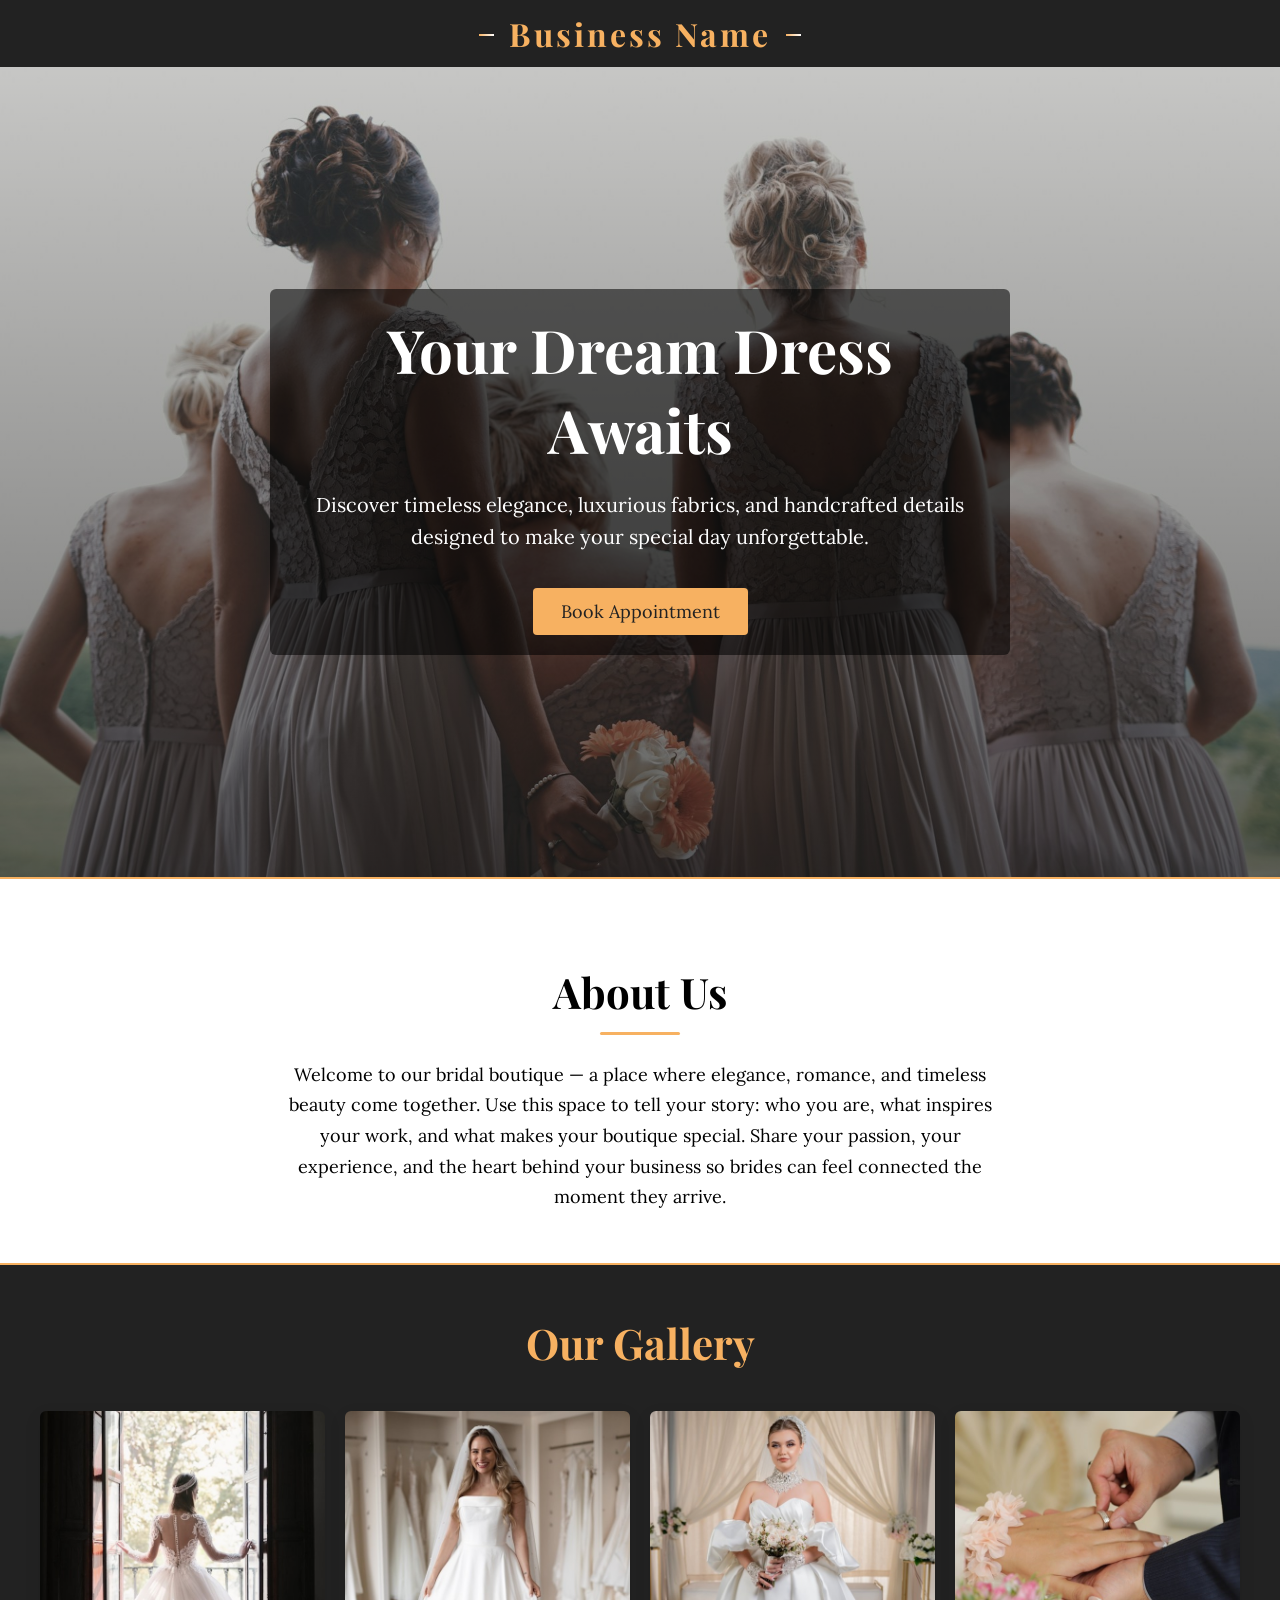
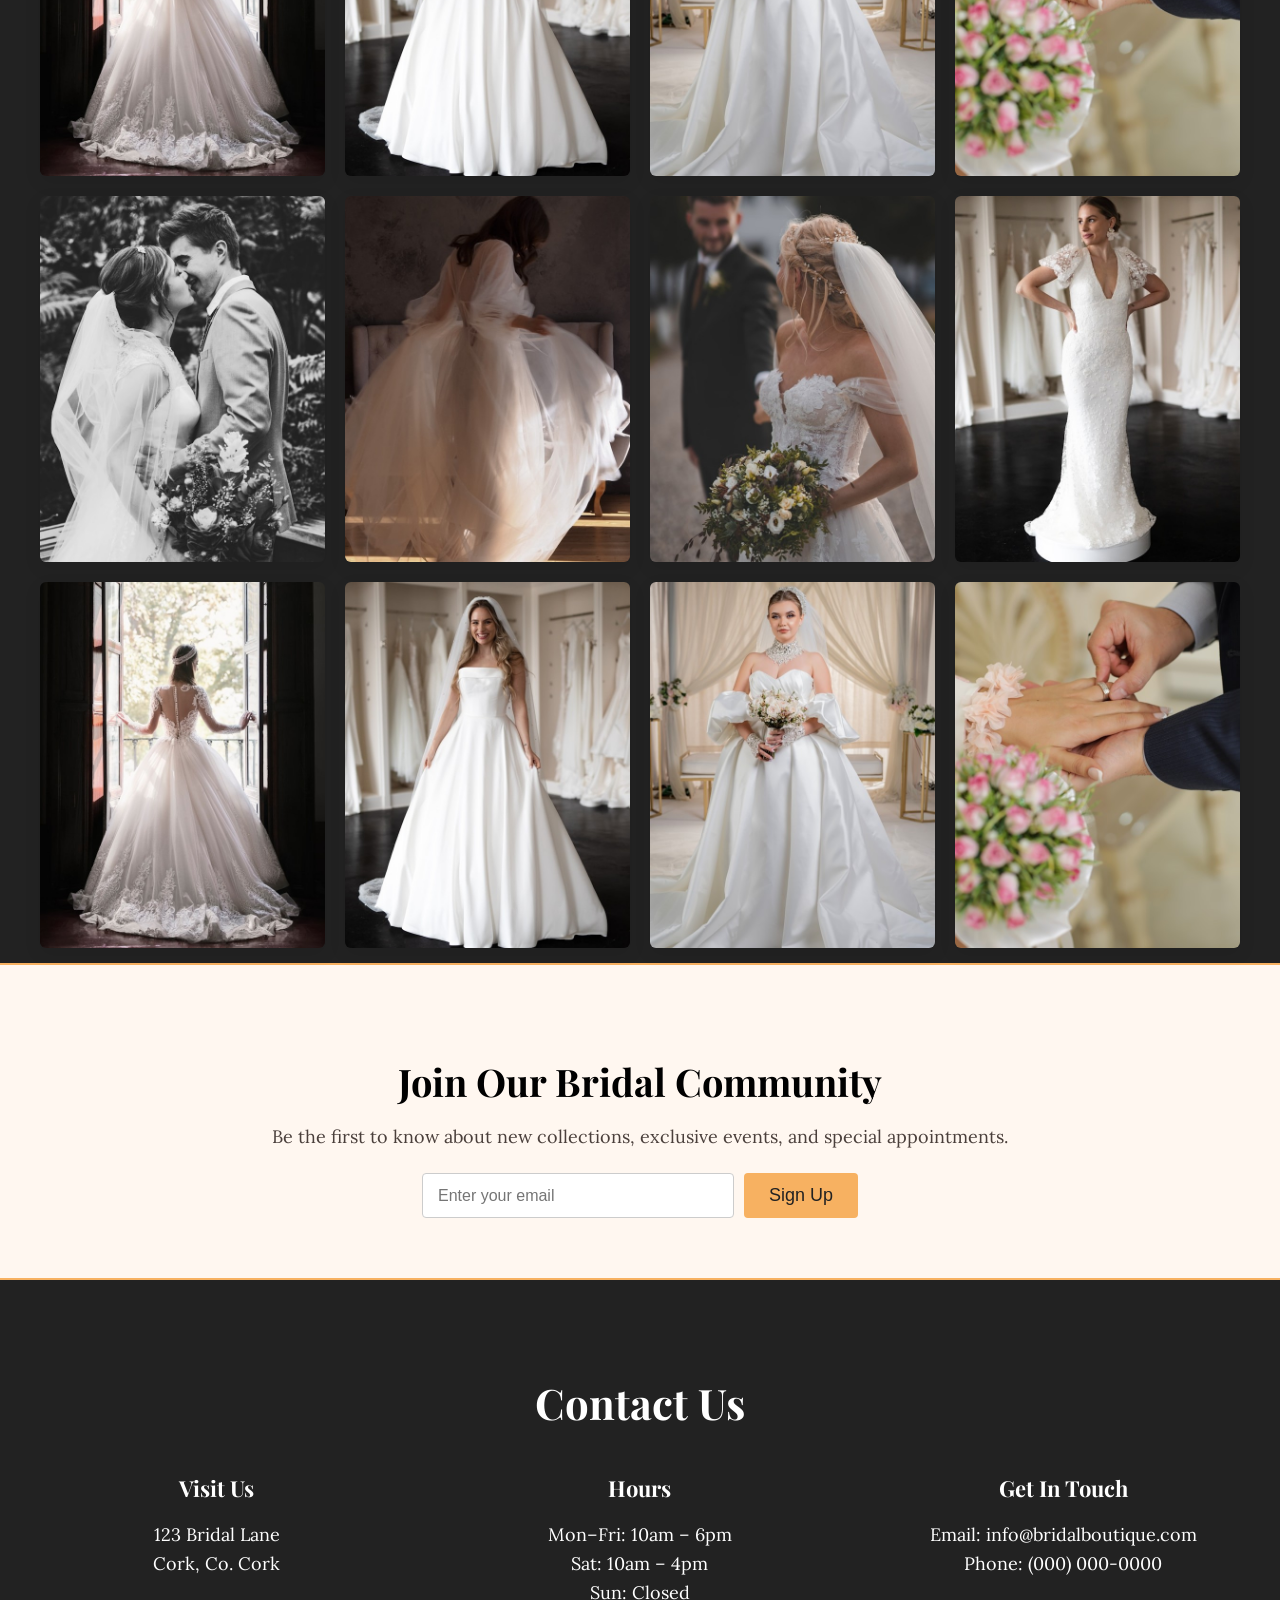
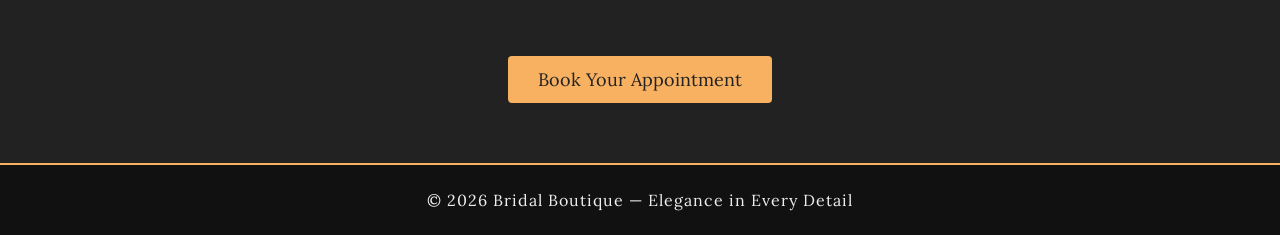
==== commit 94145e5f: "Update branch contents" ====
--- a/index.html
+++ b/index.html
@@ -1,937 +1,167 @@
 <!DOCTYPE html>
-<html><head>
-    <meta charset="utf-8">
-    <meta name="viewport" content="width=device-width, initial-scale=1">
-    <title>Luxury Florist</title>
-    <link href="https://fonts.googleapis.com/css2?family=Playfair+Display:wght@400;500;600;700&amp;family=Poppins:wght@300;400;500;600&amp;display=swap" rel="stylesheet">
-    
-<script>
-
-function initTemplateNavSlider() {
-  let templateNavIndex = 0;
-  const templateNavCards = document.querySelectorAll(".template-card");
-  const templateNavPrev = document.querySelector(".templateNav-left");
-  const templateNavNext = document.querySelector(".templateNav-right");
-
-  if (!templateNavCards.length) return;
-
-  function templateNavShowCard(i) {
-    templateNavCards.forEach(c => c.classList.remove("active"));
-    templateNavCards[i].classList.add("active");
-  }
-
-  if (templateNavPrev && templateNavNext) {
-    templateNavNext.onclick = () => {
-      templateNavIndex = (templateNavIndex + 1) % templateNavCards.length;
-      templateNavShowCard(templateNavIndex);
-    };
-
-    templateNavPrev.onclick = () => {
-      templateNavIndex = (templateNavIndex - 1 + templateNavCards.length) % templateNavCards.length;
-      templateNavShowCard(templateNavIndex);
-    };
-
-    setInterval(() => {
-      templateNavIndex = (templateNavIndex + 1) % templateNavCards.length;
-      templateNavShowCard(templateNavIndex);
-    }, 3000);
-  }
-}
-
-// Mobile hamburger toggle
-document.addEventListener("DOMContentLoaded", () => {
-  const toggle = document.getElementById("nav-toggle");
-  const links = document.getElementById("nav-links");
-
-  if (toggle && links) {
-    toggle.addEventListener("click", () => {
-      links.classList.toggle("show");
-    });
-  }
-});
-
-async function loadProducts() {
-  const wrapper = document.querySelector(".templateNav-wrapper");
-  const list = document.querySelector(".template-list");
-
-  if (!wrapper || !list) {
-    console.error("Wrapper or list not found in DOM.");
-    return;
-  }
-
-  /* ---------------------------------------------------
-     1) PREVIEW MODE → ALWAYS SHOW DEFAULT PRODUCTS + NAV
-  --------------------------------------------------- */
-  if (window.previewMode) {
-    console.log("Preview mode enabled — using default products.");
-    wrapper.style.display = "block";
-    return;
-  }
-
-  /* ---------------------------------------------------
-     2) NORMAL MODE → TRY LOADING products.json
-  --------------------------------------------------- */
-  try {
-    const res = await fetch("Products/products.json");
-
-    // JSON missing → hide wrapper + hide nav
-    if (!res.ok) {
-      console.warn("products.json not found — hiding store.");
-      wrapper.style.display = "none";
-      return;
-    }
-
-    // JSON exists → show wrapper + show nav
-    wrapper.style.display = "block";
-    showStoreNav();
-
-    const data = await res.json();
-    const products = data.products ?? [];
-
-    list.innerHTML = "";
-
-    products.forEach((p) => {
-      const lowestVariant = p.variants?.length
-        ? p.variants.reduce((min, v) => (v.price < min.price ? v : min))
-        : null;
-
-      const price = lowestVariant ? lowestVariant.price : p.basePrice ?? "N/A";
-
-      const card = document.createElement("div");
-      card.className = "template-card";
-
-      card.innerHTML = `
-        <img src="${p.image}" alt="">
-        <h3>${p.name}</h3>
-        <p>${p.description}</p>
-        <div class="price">€${price}</div>
-        <a class="btn" href="#">Add To Cart</a>
-      `;
-
-      list.appendChild(card);
-    });
-
-    initTemplateNavSlider();
-
-  } catch (err) {
-    console.error("Error loading products:", err);
-    wrapper.style.display = "none";
-    hideStoreNav();
-  }
-}
-
-    document.addEventListener("DOMContentLoaded", () => {
-  // Make preview mode globally accessible
-  const urlParams = new URLSearchParams(window.location.search);
-  window.previewMode = urlParams.get("preview") === "true";
-
-  loadProducts();
-});
-</script>
+<html>
+<head>
+<link href="https://fonts.googleapis.com/css2?family=Playfair+Display:wght@400;500;600;700&amp;family=Lora:wght@400;500&amp;display=swap" rel="stylesheet">
+<link rel="stylesheet" href="css/bridal.1782990216560.css">
+<link rel="stylesheet" href="css/inline_2.1782990216560.css">
+</head>
+<body>
 
 
-<style>
 
-/* -------------------- GLOBAL -------------------- */
+<meta charset="UTF-8">
+<meta name="viewport" content="width=device-width, initial-scale=1.0">
+<title>Bridal Boutique</title>
 
-body{
-    margin: 0;
-    font-family: "Poppins", sans-serif;
-    background: #ffffff;
-    color: #333;
-    overflow-x: hidden;
-}
-
-h1, h2, h3, h4{
-    font-family: "Playfair Display", serif;
-    letter-spacing: 0.5px;
-}
-
-:root{
-    --gold: #C9A86A;
-    --soft-pink: #F7EFEA;
-    --dark: #2E2E2E;
-}
-
-/* Fade-in animation */
-.fade-in{
-    opacity: 0;
-    transform: translateY(20px);
-    animation: fadeIn 1.2s ease forwards;
-}
-
-@keyframes fadeIn{
-    to{
-        opacity: 1;
-        transform: translateY(0);
-    }
-}
-
-/* -------------------- SECTION TITLES -------------------- */
-
-.section-title{
-    text-align: center;
-    margin-bottom: 40px;
-}
-
-.section-title h2{
-    font-size: 2.4rem;
-    color: var(--dark);
-    margin-bottom: 10px;
-}
-
-.section-title .line{
-    width: 80px;
-    height: 3px;
-    background: var(--gold);
-    margin: 0 auto;
-    border-radius: 2px;
-}
-
-/* -------------------- NAV -------------------- */
-
-nav{
-    width: 100%;
-    height: 55px;
-    position: relative;
-    background: white;
-    border-bottom: 1px solid #eee;
-    overflow: hidden;
-    z-index: 9999;
-}
-
-nav h4{
-    position: absolute;
-    top: 50%;
-    left: 50%;
-    transform: translate(-50%, -50%);
-    opacity: 0;
-    transition: opacity 0.5s ease;
-    font-size: 1.05rem;
-    margin: 0;
-    color: var(--dark);
-}
-
-nav h4.active{
-    opacity: 1;
-}
-
-.arrow{
-    display: block;
-    position: absolute;
-    top: 50%;
-    transform: translateY(-50%);
-    font-size: 24px;
-    padding: 5px 10px;
-    cursor: pointer;
-    opacity: 0.5;
-    z-index: 20;
-    color: var(--gold);
-    user-select: none;
-    transition: opacity 0.3s ease;
-}
-
-.arrow:hover{
-    opacity: 1;
-}
-
-.left-arrow{ left: 20px; }
-.right-arrow{ right: 20px; }
-
-/* -------------------- HERO -------------------- */
-
-/* -------------------- HERO -------------------- */
-
-#hero{
-    position: relative;
-    width: 100%;
-    height: 80vh;
-    overflow: hidden;
-    display: flex;
-    justify-content: center;
-    align-items: center;
-    text-align: center;
-    pointer-events: none;
-}
-
-/* The hero image behaves like background-size: cover */
-#hero .hero-bg{
-    position: absolute;
-    inset: 0;
-    width: 100%;
-    height: 100%;
-    object-fit: cover;
-    animation: heroZoom 18s ease-in-out infinite alternate;
-    z-index: 1;
-    pointer-events: fill;
-}
-
-/* Zoom animation */
-@keyframes heroZoom{
-    from{ transform: scale(1); }
-    to{ transform: scale(1.08); }
-}
-
-/* Gradient overlay */
-#hero::after{
-    content: "";
-    position: absolute;
-    inset: 0;
-    background: linear-gradient(
-        rgba(0,0,0,0.25),
-        rgba(0,0,0,0.55)
-    );
-    z-index: 2;
-}
-
-/* Text box */
-#hero .hero-text{
-    position: relative;
-    z-index: 3;
-    background: rgba(255,255,255,0.85);
-    padding: 40px 60px;
-    border-radius: 12px;
-    color: var(--dark);
-    box-shadow: 0 10px 30px rgba(0,0,0,0.18);
-    max-width: 650px;
-    pointer-events: fill;
-}
-
-#hero h2{
-    margin: 0;
-    font-size: 2.8rem;
-    color: var(--gold);
-}
-
-#hero p{
-    margin-top: 12px;
-    font-size: 1.25rem;
-}
+<!-- PREMIUM FONTS -->
 
 
-/* -------------------- ABOUT SECTION -------------------- */
-
-#about{
-    width: 100%;
-    padding: 30px 0;
-    text-align: center;
-    position: relative;
-    background: var(--soft-pink);
-}
-
-.about-wrapper{
-    display: flex;
-    justify-content: center;
-    gap: 40px;
-    position: relative;
-}
-
-.about-tab{
-    width: 30%;
-    background: white;
-    padding: 35px;
-    border-radius: 16px;
-    box-shadow: 0 8px 25px rgba(0,0,0,0.12);
-    transition: box-shadow 0.3s ease, border 0.3s ease;
-    border: 2px solid transparent;
-}
-
-.about-tab:hover{
-    box-shadow: 0 14px 35px rgba(0,0,0,0.18);
-    border: 2px solid var(--gold);
-}
-
-.about-tab img{
-    width: 100%;
-    height: 260px;
-    object-fit: cover;
-    border-radius: 12px;
-    margin-bottom: 20px;
-}
-
-.about-tab h2{
-    color: var(--gold);
-    margin-bottom: 10px;
-    font-size: 1.6rem;
-}
-
-/* ABOUT ARROWS */
-.about-arrow{
-    display: none;
-    position: absolute;
-    top: 50%;
-    transform: translateY(-50%);
-    font-size: 40px;
-    padding: 10px 15px;
-    cursor: pointer;
-    opacity: 0.4;
-    user-select: none;
-    z-index: 50;
-    color:#fff;
-    transition: opacity 0.3s ease;
-}
-
-.about-arrow:hover{
-    opacity: 1;
-}
-
-.about-left{ left: 20px; }
-.about-right{ right: 20px; }
-
-/* -------------------- GALLERY -------------------- */
-
-#gallery{
-    width: 100%;
-    padding: 60px 0;
-    background: #fff;
-    display: grid;
-    grid-template-columns: repeat(4, 1fr);
-}
-
-#gallery img{
-    width: 100%;
-    height: 260px;
-    object-fit: cover;
-}
-
-/* MOBILE: 2×2 grid */
-@media (max-width: 600px){
-    #gallery{
-        grid-template-columns: repeat(2, 1fr);
-        gap: 10px;
-        padding: 30px 0px;
-    }
-
-    #gallery img{
-        height: 180px;
-    }
-}
-
-/* -------------------- NEWSLETTER -------------------- */
-
-#newsletter{
-    width: 100%;
-    padding: 20px 0;
-    background: #ffffff;
-    display: flex;
-    justify-content: center;
-    align-items: center;
-}
-
-.newsletter-inner{
-    background:#fff;
-    padding: 50px 60px;
-    border-radius: 16px;
-    box-shadow: 0 10px 35px rgba(0,0,0,0.12);
-    text-align: center;
-    width: 90%;
-}
-
-#newsletter h2{
-    font-size: 2.2rem;
-    color: var(--gold);
-    margin-bottom: 10px;
-}
-
-#newsletter p{
-    font-size: 1.1rem;
-    color: var(--dark);
-    margin-bottom: 25px;
-}
-
-.newsletter-form{
-    display: flex;
-    gap: 10px;
-    justify-content: center;
-}
-
-.newsletter-form input{
-    padding: 14px 5px;
-    border-radius: 8px;
-    border: 1px solid #ccc;
-    width: 65%;
-    font-size: 1rem;
-}
-
-.newsletter-form button{
-    padding: 14px 22px;
-    background: var(--gold);
-    border: none;
-    color: white;
-    font-size: 1rem;
-    border-radius: 8px;
-    cursor: pointer;
-    transition: background 0.3s ease;
-}
-
-.newsletter-form button:hover{
-    background: #b89455;
-}
-
-/* Mobile newsletter */
-@media (max-width: 600px){
-    .newsletter-inner{
-        padding: 40px 25px;
-    }
-
-    .newsletter-form{
-        flex-direction: column;
-        gap: 15px;
-    }
-
-    .newsletter-form input{
-        width: 100%;
-    }
-}
-
-/* -------------------- CONTACT SECTION -------------------- */
-
-#contact{
-    width: 100%;
-    padding: 40px 0;
-    background: var(--soft-pink);
-    display: flex;
-    justify-content: center;
-}
-
-.contact-inner{
-    background: white;
-    padding: 60px;
-    border-radius: 16px;
-    box-shadow: 0 10px 35px rgba(0,0,0,0.12);
-    max-width: 900px;
-    width: 90%;
-    display: flex;
-    gap: 40px;
-}
-
-.contact-info{
-    width: 50%;
-}
-
-.contact-info h2{
-    font-size: 2.2rem;
-    color: var(--gold);
-    margin-bottom: 10px;
-}
-
-.contact-info p{
-    font-size: 1.1rem;
-    color: var(--dark);
-    margin-bottom: 15px;
-}
-
-.contact-details p{
-    margin: 8px 0;
-    font-size: 1rem;
-}
-
-.contact-form{
-    width: 50%;
-    display: flex;
-    flex-direction: column;
-    gap: 15px;
-}
-
-.contact-form input,
-.contact-form textarea{
-    width: 100%;
-    padding: 14px 5px;
-    border-radius: 8px;
-    border: 1px solid #ccc;
-    font-size: 1rem;
-    font-family: inherit;
-}
-
-.contact-form textarea{
-    height: 140px;
-    resize: none;
-}
-
-.contact-form button{
-    padding: 14px 22px;
-    background: var(--gold);
-    border: none;
-    color: white;
-    font-size: 1rem;
-    border-radius: 8px;
-    cursor: pointer;
-    transition: background 0.3s ease;
-}
-
-.contact-form button:hover{
-    background: #b89455;
-}
-
-/* MOBILE */
-@media (max-width: 600px){
-
-    .contact-inner{
-        flex-direction: column;
-        padding: 40px 25px;
-    }
-
-    .contact-info,
-    .contact-form{
-        width: 100%;
-    }
-}
 
 
-/* -------------------- ABOUT MOBILE FIX -------------------- */
 
-@media (max-width: 600px){
-    .about-wrapper {
-    display: block;
-    justify-content: center;
-    gap: 40px;
-    position: relative;}
 
-.about-tab {
-    width: 100%;
-    background: white;
-    padding: 0rem;
-    border-radius: 0px;
-    box-shadow: 0 8px 25px rgba(0, 0, 0, 0.12);
-    transition: box-shadow 0.3s ease, border 0.3s ease;
-    border: 2px solid transparent;
-    margin-bottom: 0rem;
-}
+<div id="contain">
 
-.about-tab img {
-    width: 100%;
-    object-fit: cover;
-    border-radius: 0px;
-    margin-bottom: 20px;
-}
-
-#hero{
-    position: relative;
-    width: 100%;
-    height: 40vh;
-    overflow: hidden;
-    display: flex;
-    justify-content: center;
-    align-items: center;
-    text-align: center;
-}
-
-#hero .hero-text {
-    position: relative;
-    z-index: 3;
-    background: rgba(255, 255, 255, 0.85);
-    padding: 20px 0px 20px 0px;
-    border-radius: 0px;
-    color: var(--dark);
-    box-shadow: 0 10px 30px rgba(0, 0, 0, 0.18);
-    /* max-width: 650px; */
-    width: 100%;
-}
- #hero h2 {
-    margin: 0;
-    font-size: 1.5rem;
-    color: var(--gold);   
-}
-#hero p{display: none;}
-
-.section-title h2 {
-    font-size: 1.8rem;
-    color: var(--dark);
-    margin-bottom: 10px;
-}
-
-</style>
-<script src="https://cdn.jsdelivr.net/npm/@clerk/clerk-js@latest/dist/clerk.browser.js" async="" crossorigin="anonymous" data-clerk-publishable-key="pk_live_Y2xlcmsuaWRlYWdvLmllJA"></script><script src="https://js.stripe.com/dahlia/stripe.js"></script><link rel="stylesheet" href="style.css"></head>
-
-<body>
-
-<!-- nav section -->
 <nav>
-    <div class="arrow left-arrow">❮</div>
-    <div class="arrow right-arrow">❯</div>
-
-    <h4 class="slide" style="cursor: text;">Email: info@florist.com</h4>
-    <h4 class="slide" style="cursor: text;">Phone: 000 000 000</h4>
-    <h4 class="slide active" style="cursor: text;">Location: Cork</h4>
+    <h1 class="">Business Name</h1>
 </nav>
 
-<!-- hero section -->
-<!-- hero section -->
 <div id="hero">
-    <img class="hero-bg" src="images/img_0.1782988196833.jpg" alt="Luxury Florist Hero" style="cursor: pointer;">
-
-    <div class="hero-text fade-in">
-        <h2 class="" style="cursor: text;">Luxury Floral Design</h2>
-        <p class="" style="cursor: text;">Hand‑crafted arrangements for weddings, events &amp; special moments</p>
+    <img src="images/img_0.1782990216560.jpg" alt="Bridal Gown">
+    <div id="hero-text">
+        <h2 class="">Your Dream Dress Awaits</h2>
+        <p class="">Discover timeless elegance, luxurious fabrics, and handcrafted details designed to make your special day unforgettable.</p>
+        <a href="/prefabs/bridal/#" id="open-popup">Book Appointment</a>
     </div>
 </div>
 
-
-<!-- about us section -->
-<div id="about">
-
-    <div class="section-title fade-in">
-        <h2 class="" style="cursor: text;">Our Expertise</h2>
-        <div class="line"></div>
-    </div>
-
-    <div class="about-arrow about-left">❮</div>
-    <div class="about-arrow about-right">❯</div>
-
-    <div class="about-wrapper">
-
-        <div class="about-tab fade-in">
-            <img src="images/img_1.1782988196833.jpg" style="cursor: pointer;">
-            <h2 class="" style="cursor: text;">Wedding Florals</h2>
-            <p style="padding: 0rem 2rem 2rem; cursor: text;" class="">Elegant bouquets, arches &amp; centerpieces designed to elevate your big day.</p>
-        </div>
-
-        <div class="about-tab fade-in">
-            <img src="images/img_2.1782988196833.jpg" style="cursor: pointer;">
-            <h2 class="" style="cursor: text;">Event Styling</h2>
-            <p style="padding: 0rem 2rem 2rem; cursor: text;" class="">Luxury floral styling for corporate events, launches &amp; celebrations.</p>
-        </div>
-
-        <div class="about-tab fade-in active">
-            <img src="images/img_3.1782988196833.jpg" style="cursor: pointer;">
-            <h2 class="" style="cursor: text;">Bespoke Bouquets</h2>
-            <p style="padding: 0rem 2rem 2rem; cursor: text;" class="">Hand‑crafted arrangements tailored to your style, mood &amp; occasion.</p>
-        </div>
-
-    </div>
-
-</div>
+<section id="about">
+    <h2 class="">About Us</h2>
+    <p class="">
+        Welcome to our bridal boutique — a place where elegance, romance, and timeless beauty come together.
+        Use this space to tell your story: who you are, what inspires your work, and what makes your boutique
+        special. Share your passion, your experience, and the heart behind your business so brides can feel
+        connected the moment they arrive.
+    </p>
+</section>
 
 <!-- Store Snippet Start -->
-<div class="templateNav-wrapper" style="display: none;">
+<div class="templateNav-wrapper">
   <div class="template-list">
 
-    <div class="template-card">
-      <img src="images/img_4.1782988196833.jpg" alt="" style="cursor: pointer;">
-      <h3 class="" style="cursor: text;">Your Product</h3>
-      <p class="" style="cursor: text;">Your Product Description</p>
+    <div class="template-card active">
+      <img src="images/img_1.1782990216560.jpg" alt="">
+      <h3 class="">Your Product</h3>
+      <p class="">Your Product Description</p>
       <div class="price">€29</div>
-      <a class="btn" href="#">Buy Now</a>
+      <a class="btn" href="/prefabs/bridal/#">Buy Now</a>
     </div>
 
     <div class="template-card">
-      <img src="images/img_5.1782988196833.jpg" alt="" style="cursor: pointer;">
-      <h3 class="" style="cursor: text;">Your Product</h3>
-      <p class="" style="cursor: text;">Your Product Description</p>
+      <img src="images/img_2.1782990216560.jpg" alt="">
+      <h3 class="">Your Product</h3>
+      <p class="">Your Product Description</p>
       <div class="price">€19</div>
-      <a class="btn" href="#">Buy Now</a>
-    </div>
-
-    <div class="template-card active">
-      <img src="images/img_6.1782988196833.jpg" alt="" style="cursor: pointer;">
-      <h3 class="" style="cursor: text;">Your Product</h3>
-      <p class="" style="cursor: text;">Your Product Description</p>
-      <div class="price">€39</div>
-      <a class="btn" href="#">Buy Now</a>
+      <a class="btn" href="/prefabs/bridal/#">Buy Now</a>
     </div>
 
     <div class="template-card">
-      <img src="images/img_7.1782988196833.jpg" alt="" style="cursor: pointer;">
-      <h3 class="" style="cursor: text;">Your Product</h3>
-      <p class="" style="cursor: text;">Your Product Description</p>
-      <div class="price">€19</div>
-      <a class="btn" href="#">Buy Now</a>
+      <img src="images/img_3.1782990216560.jpg" alt="">
+      <h3 class="">Your Product</h3>
+      <p class="">Your Product Description</p>
+      <div class="price">€39</div>
+      <a class="btn" href="/prefabs/bridal/#">Buy Now</a>
     </div>
 
     <div class="template-card">
-      <img src="images/img_8.1782988196833.jpg" alt="" style="cursor: pointer;">
-      <h3 class="" style="cursor: text;">Your Product</h3>
-      <p class="" style="cursor: text;">Your Product Description</p>
-      <div class="price">€39</div>
-      <a class="btn" href="#">Buy Now</a>
+      <img src="images/img_4.1782990216560.jpg" alt="">
+      <h3 class="">Your Product</h3>
+      <p class="">Your Product Description</p>
+      <div class="price">€19</div>
+      <a class="btn" href="/prefabs/bridal/#">Buy Now</a>
     </div>
 
   </div>
 
-  <!-- MOBILE ARROWS (renamed to avoid conflicts) -->
-  <button class="templateNav-arrow templateNav-left">❮</button>
-  <button class="templateNav-arrow templateNav-right">❯</button>
-</div>
-
-<style>
-.templateNav-wrapper {
-  position: relative;
-  background: #eee;
-  padding: 1rem;
-}
-
-/* DESKTOP LAYOUT */
-.template-list {
-  display: flex;
-  gap: 25px;
-  justify-content: center;
-}
-
-.template-card {
-  width: 300px;
-  background: #222;
-  border-radius: 14px;
-  padding: 14px;
-  color: #fff;
-  box-shadow: 0 4px 12px rgba(0,0,0,0.35);
-  transition: transform .4s ease, box-shadow .4s ease, opacity .4s ease;
-  opacity: 0.6;
-}
-
-.template-card.active {
-  transform: scale(1.05);
-  box-shadow: 0 12px 30px rgba(0,0,0,0.6);
-  opacity: 1;
-}
-
-.template-card img {
-  width: 100%;
-  height: 272px;
-  object-fit: cover;
-  border-radius: 10px;
-  margin-bottom: 10px;
-}
-
-.price {
-  font-size: 1.2rem;
-  font-weight: 700;
-  margin: 8px 0;
-  color: #4ade80;
-}
-
-.btn {
-  display: inline-block;
-  padding: 8px 14px;
-  background: #2563eb;
-  color: #fff;
-  border-radius: 8px;
-  text-decoration: none;
-  font-size: .85rem;
-}
-
-/* MOBILE MODE */
-@media (max-width: 600px) {
-  .template-list {
-    display: block;
-    position: relative;
-    height: 500px;
-    overflow: hidden;
-  }
-
-  .template-card {
-    position: absolute;
-    top: 0;
-    left: 50%;
-    width: 90%;
-    transform: translateX(-50%);
-    opacity: 0;
-  }
-
-  .template-card.active {
-    opacity: 1;
-    transform: translateX(-50%) scale(1.02);
-  }
-
-  /* RENAMED ARROWS */
-  .templateNav-arrow {
-    display: block;
-    position: absolute;
-    top: 50%;
-    transform: translateY(-50%);
-    background: rgba(255,255,255,0.15);
-    border: none;
-    color: #fff;
-    font-size: 26px;
-    padding: 6px 12px;
-    border-radius: 8px;
-    cursor: pointer;
-    z-index: 10;
-  }
-
-  .templateNav-left { left: 10px; }
-  .templateNav-right { right: 10px; }
-}
-
-/* HIDE ARROWS ON DESKTOP */
-@media (min-width: 601px) {
-  .templateNav-arrow { display: none; }
-}
-</style>
-
-<script>
-let templateNavIndex = 0;
-const templateNavCards = document.querySelectorAll(".template-card");
-const templateNavPrev = document.querySelector(".templateNav-left");
-const templateNavNext = document.querySelector(".templateNav-right");
-
-function templateNavShowCard(i) {
-  templateNavCards.forEach(c => c.classList.remove("active"));
-  templateNavCards[i].classList.add("active");
-}
-
-if (templateNavPrev && templateNavNext) {
-  templateNavNext.addEventListener("click", () => {
-    templateNavIndex = (templateNavIndex + 1) % templateNavCards.length;
-    templateNavShowCard(templateNavIndex);
-  });
-
-  templateNavPrev.addEventListener("click", () => {
-    templateNavIndex = (templateNavIndex - 1 + templateNavCards.length) % templateNavCards.length;
-    templateNavShowCard(templateNavIndex);
-  });
-
-  setInterval(() => {
-    templateNavIndex = (templateNavIndex + 1) % templateNavCards.length;
-    templateNavShowCard(templateNavIndex);
-  }, 3000);
-}
-</script>
-<!-- Store Snippet End -->
-
-<!-- gallery -->
-<div id="gallery">
-    <img src="images/img_9.1782988196833.jpg" style="cursor: pointer;">
-    <img src="images/img_10.1782988196833.jpg" style="cursor: pointer;">
-    <img src="images/img_11.1782988196833.jpg" style="cursor: pointer;">
-    <img src="images/img_12.1782988196833.jpg" style="cursor: pointer;">
+  <button class="templateNav-arrow templateNav-left" data-button-edit-listener="true">❮</button>
+  <button class="templateNav-arrow templateNav-right" data-button-edit-listener="true">❯</button>
 </div>
 
 
-<!-- newsletter section -->
-<div id="newsletter">
-    <div class="newsletter-inner fade-in">
-        <h2 class="" style="cursor: text;">Join Our Newsletter</h2>
-        <p class="" style="cursor: text;">Be the first to receive exclusive floral offers, seasonal collections &amp; event updates.</p>
 
-        <form class="newsletter-form">
-            <input type="email" placeholder="Enter your email address" required="">
-            <button type="submit">Subscribe</button>
-        </form>
+
+<!-- Store Snippet End -->
+
+<section id="gallery">
+    <h2 class="">Our Gallery</h2>
+    <div class="gallery-grid">
+        <img src="images/img_5.1782990216560.jpg">
+        <img src="images/img_6.1782990216560.jpg">
+        <img src="images/img_7.1782990216560.jpg">
+        <img src="images/img_8.1782990216560.jpg">
+        <img src="images/img_9.1782990216560.jpg">
+        <img src="images/img_10.1782990216560.jpg">
+        <img src="images/img_11.1782990216560.jpg">
+        <img src="images/img_12.1782990216560.jpg">
+        <img src="images/img_13.1782990216560.jpg">
+        <img src="images/img_14.1782990216560.jpg">
+        <img src="images/img_15.1782990216560.jpg">
+        <img src="images/img_16.1782990216560.jpg">
     </div>
+</section>
+
+<section id="signup">
+    <h2 class="">Join Our Bridal Community</h2>
+    <p class="">Be the first to know about new collections, exclusive events, and special appointments.</p>
+
+    <form>
+        <input type="email" placeholder="Enter your email" required="">
+        <button type="submit" data-button-edit-listener="true">Sign Up</button>
+    </form>
+</section>
+
+<section id="contact">
+    <h2 class="">Contact Us</h2>
+
+    <div class="contact-grid">
+        <div>
+            <h3 class="">Visit Us</h3>
+            <p class="">123 Bridal Lane<br>Cork, Co. Cork</p>
+        </div>
+
+        <div>
+            <h3 class="">Hours</h3>
+            <p class="">Mon–Fri: 10am – 6pm<br>Sat: 10am – 4pm<br>Sun: Closed</p>
+        </div>
+
+        <div>
+            <h3 class="">Get In Touch</h3>
+            <p class="">Email: info@bridalboutique.com<br>Phone: (000) 000‑0000</p>
+        </div>
+    </div>
+
+    <a href="/prefabs/bridal/#" id="open-popup-2" class="contact-btn">Book Your Appointment</a>
+</section>
+
+<footer>
+    © 2026 Bridal Boutique — Elegance in Every Detail
+</footer>
+
 </div>
 
-<!-- contact section -->
-<div id="contact">
-    <div class="contact-inner fade-in">
+<!-- POPUP HTML -->
+<div id="contact-popup" class="popup-overlay">
+    <div class="popup-box">
+        <span id="close-popup" class="">×</span>
+        <h2 class="">Book Your Appointment</h2>
 
-        <div class="contact-info">
-            <h2 class="" style="cursor: text;">Contact Us</h2>
-            <p class="" style="cursor: text;">We’d love to hear from you. Whether you're planning a wedding, event, or looking for something bespoke — our team is here to help.</p>
-
-            <div class="contact-details">
-                <strong>Email:</strong><p class="" style="cursor: text;"> info@florist.com</p>
-                <strong>Phone:</strong><p class="" style="cursor: text;"> 000 000 000</p>
-                <strong>Location:</strong><p class="" style="cursor: text;"> Cork, Ireland</p>
-            </div>
-        </div>
-
-        <form class="contact-form">
+        <form class="popup-form">
             <input type="text" placeholder="Your Name" required="">
             <input type="email" placeholder="Your Email" required="">
+            <input type="tel" placeholder="Phone Number" required="">
             <textarea placeholder="Your Message" required=""></textarea>
-            <button type="submit">Send Message</button>
+            <button type="submit" data-button-edit-listener="true">Send</button>
         </form>
-
     </div>
 </div>
 
@@ -939,86 +169,9 @@
 
 
 
-<script>
+<script src="js/inline_1.1782990216560.js"></script>
+<script src="js/inline_2.1782990216560.js"></script>
+<script src="js/inline_3.1782990216560.js"></script>
 
-/* -------------------- NAV CAROUSEL -------------------- */
-
-const slides = document.querySelectorAll(".slide");
-const leftArrow = document.querySelector(".left-arrow");
-const rightArrow = document.querySelector(".right-arrow");
-
-let index = 0;
-let autoRotate;
-
-function showSlide(i){
-    slides.forEach(s => s.classList.remove("active"));
-    slides[i].classList.add("active");
-}
-
-function nextSlide(){
-    index = (index + 1) % slides.length;
-    showSlide(index);
-}
-
-function prevSlide(){
-    index = (index - 1 + slides.length) % slides.length;
-    showSlide(index);
-}
-
-function startAuto(){
-    autoRotate = setInterval(nextSlide, 3000);
-}
-
-function stopAuto(){
-    clearInterval(autoRotate);
-}
-
-showSlide(index);
-startAuto();
-
-rightArrow.addEventListener("click", () => { stopAuto(); nextSlide(); });
-leftArrow.addEventListener("click", () => { stopAuto(); prevSlide(); });
-
-/* -------------------- ABOUT CAROUSEL -------------------- */
-
-const aboutTabs = document.querySelectorAll(".about-tab");
-const aboutLeft = document.querySelector(".about-left");
-const aboutRight = document.querySelector(".about-right");
-
-let aboutIndex = 0;
-let aboutAuto;
-
-function showAbout(i){
-    aboutTabs.forEach(t => t.classList.remove("active"));
-    aboutTabs[i].classList.add("active");
-}
-
-function nextAbout(){
-    aboutIndex = (aboutIndex + 1) % aboutTabs.length;
-    showAbout(aboutIndex);
-}
-
-function prevAbout(){
-    aboutIndex = (aboutIndex - 1 + aboutTabs.length) % aboutTabs.length;
-    showAbout(aboutIndex);
-}
-
-function startAboutAuto(){
-    aboutAuto = setInterval(nextAbout, 3000);
-}
-
-function stopAboutAuto(){
-    clearInterval(aboutAuto);
-}
-
-showAbout(aboutIndex);
-startAboutAuto();
-
-aboutRight.addEventListener("click", () => { stopAboutAuto(); nextAbout(); });
-aboutLeft.addEventListener("click", () => { stopAboutAuto(); prevAbout(); });
-
-</script>
-
-
-
-<div id="editor-shadow-host" style="all: initial;"></div><input type="file" accept="image/*" style="display: none;"><input type="file" accept="image/*" style="display: none;"><input type="file" accept="image/*" style="display: none;"><input type="file" accept="image/*" style="display: none;"><input type="file" accept="image/*" style="display: none;"><input type="file" accept="image/*" style="display: none;"><input type="file" accept="image/*" style="display: none;"><input type="file" accept="image/*" style="display: none;"><input type="file" accept="image/*" style="display: none;"><input type="file" accept="image/*" style="display: none;"><input type="file" accept="image/*" style="display: none;"><input type="file" accept="image/*" style="display: none;"><input type="file" accept="image/*" style="display: none;"><iframe name="__privateStripeController4011" frameborder="0" allowtransparency="true" scrolling="no" role="presentation" allow="payment *" src="https://js.stripe.com/v3/controller-with-preconnect-35dd95b4d213c7a61d44652371667b04.html#__shared_params__[version]=dahlia&amp;__shared_params__[light_experiment_assignments]=%7B%22token%22%3A%2246ad2bdc-23b9-44cb-844e-f95fbe848b63%22%2C%22assignments%22%3A%7B%7D%7D&amp;apiKey=pk_test_51SmbYSRqySo1SbUl9zUatOFdeP2eN1jYSDT4gNWFjzDaPLMF4QaeXONAJ9Ii2QVz7Bugnhp11UFCCFyg625JGGGu00uMAvRXJq&amp;apiVersion=2026-03-25.dahlia&amp;stripeJsId=46ad2bdc-23b9-44cb-844e-f95fbe848b63&amp;stripeObjId=sobj-b7c8f362-cf18-44dd-9175-a0e04642b9de&amp;firstStripeInstanceCreatedLatency=8&amp;controllerCount=1&amp;isCheckout=false&amp;stripeJsLoadTime=1782988188737&amp;manualBrowserDeprecationRollout=false&amp;mids[guid]=NA&amp;mids[muid]=708a33b6-42a9-4cd1-90af-f0b019c4cafce2166c&amp;mids[sid]=acf2eb13-5ac4-4615-bea1-d9c1dde9cde29f31c8&amp;referrer=https%3A%2F%2Fwww.ideago.ie%2Fflorist%2Fflorist.html&amp;controllerId=__privateStripeController4011" aria-hidden="true" tabindex="-1" style="border-width: medium !important; border-style: none !important; border-color: currentcolor !important; border-image: initial !important; margin: 0px !important; padding: 0px !important; width: 1px !important; min-width: 100% !important; overflow: hidden !important; display: block !important; visibility: hidden !important; position: fixed !important; height: 1px !important; pointer-events: none !important; user-select: none !important;"></iframe><iframe name="__privateStripeMetricsController4010" frameborder="0" allowtransparency="true" scrolling="no" role="presentation" allow="payment *" src="https://js.stripe.com/v3/m-outer-3437aaddcdf6922d623e172c2d6f9278.html#url=https%3A%2F%2Fwww.ideago.ie%2Fflorist%2Fflorist.html&amp;title=Luxury%20Florist&amp;referrer=https%3A%2F%2Fwww.ideago.ie%2FBusinessHud&amp;muid=708a33b6-42a9-4cd1-90af-f0b019c4cafce2166c&amp;sid=acf2eb13-5ac4-4615-bea1-d9c1dde9cde29f31c8&amp;version=6&amp;preview=false&amp;__shared_params__[version]=dahlia" aria-hidden="true" tabindex="-1" style="border-width: medium !important; border-style: none !important; border-color: currentcolor !important; border-image: initial !important; margin: 0px !important; padding: 0px !important; width: 1px !important; min-width: 100% !important; overflow: hidden !important; display: block !important; visibility: hidden !important; position: fixed !important; height: 1px !important; pointer-events: none !important; user-select: none !important;"></iframe></body></html>+</body>
+</html>
--- a/css/bridal.1782990216560.css
+++ b/css/bridal.1782990216560.css
@@ -0,0 +1,497 @@
+<style>
+/* GLOBAL */
+html {
+    scroll-behavior: smooth;
+}
+
+body {
+    margin: 0;
+    font-family: "Lora", serif;
+    background-color: #faf7f5;
+    color: #4a3f3b;
+}
+
+h1, h2, h3 {
+    font-family: "Playfair Display", serif;
+}
+
+/* -------------------------------------- */
+/* NAVIGATION */
+/* -------------------------------------- */
+
+nav {
+    display: flex;
+    justify-content: center;
+    align-items: center;
+    padding: 12px 15px;
+    background: #222;
+    position: sticky;
+    top: 0;
+    z-index: 10;
+    animation: navFade 1.2s ease forwards;
+}
+
+@keyframes navFade {
+    from { opacity: 0; transform: translateY(-20px); }
+    to { opacity: 1; transform: translateY(0); }
+}
+
+nav h1 {
+    font-size: 2rem;
+    letter-spacing: 3px;
+    color: #F7B161;
+    margin: 0;
+    position: relative;
+    padding: 0 25px;
+    animation: titleGlow 2s ease forwards;
+}
+
+@keyframes titleGlow {
+    from { letter-spacing: 1px; opacity: 0.5; }
+    to { letter-spacing: 3px; opacity: 1; }
+}
+
+/* Rose‑gold gradient lines */
+nav h1::before,
+nav h1::after {
+    content: "";
+    position: absolute;
+    top: 50%;
+    width: 15px;
+    height: 2px;
+    background: linear-gradient(to right, #F7B161, #fff);
+}
+
+nav h1::before { left: -5px; }
+nav h1::after { right: -5px; }
+
+/* -------------------------------------- */
+/* HERO SECTION */
+/* -------------------------------------- */
+
+#hero {
+    position: relative;
+    width: 100%;
+    height: 90vh;
+    overflow: hidden;
+    pointer-events: none;
+}
+
+#hero img {
+    width: 100%;
+    height: 100%;
+    object-fit: cover;
+    display: block;
+    animation: slowZoom 12s ease-in-out infinite alternate;
+    pointer-events: fill;
+}
+
+@keyframes slowZoom {
+    from { transform: scale(1); }
+    to { transform: scale(1.08); }
+}
+
+/* Cinematic gradient overlay */
+#hero::before {
+    content: "";
+    position: absolute;
+    top: 0;
+    left: 0;
+    width: 100%;
+    height: 100%;
+    background: linear-gradient(
+        to bottom,
+        rgba(0,0,0,0.2),
+        rgba(0,0,0,0.55)
+    );
+    z-index: 1;
+}
+
+/* Hero text */
+#hero-text {
+    position: absolute;
+    top: 50%;
+    left: 50%;
+    transform: translate(-50%, -50%);
+    text-align: center;
+    z-index: 2;
+    max-width: 700px;
+    padding: 20px;
+    background: rgba(0, 0, 0, 0.55);
+    border-radius: 6px;
+    width: 85%;
+    animation: fadeInHero 1.5s ease forwards;
+    pointer-events: fill;
+}
+
+@keyframes fadeInHero {
+    from { opacity: 0; transform: translate(-50%, -40%); }
+    to { opacity: 1; transform: translate(-50%, -50%); }
+}
+
+#hero-text h2 {
+    font-size: 60px;
+    margin: 0 0 20px;
+    color: #fff;
+}
+
+#hero-text p {
+    font-size: 20px;
+    line-height: 1.6;
+    color: #fff;
+}
+
+/* Optional CTA button */
+#hero-text a {
+    display: inline-block;
+    margin-top: 15px;
+    padding: 12px 28px;
+    background: #F7B161;
+    color: #222;
+    text-decoration: none;
+    font-size: 18px;
+    border-radius: 4px;
+    transition: 0.3s ease;
+}
+
+#hero-text a:hover {
+    background: #fff;
+    color: #000;
+}
+
+/* -------------------------------------- */
+/* ABOUT SECTION */
+/* -------------------------------------- */
+
+#about {
+    padding: 50px 0;
+    text-align: center;
+    background-color: #fff;
+    width: 100%;
+    border-top: solid #F7B161 2px;
+    border-bottom: solid #F7B161 2px;
+}
+
+#about h2 {
+    font-size: 42px;
+    color: #000;
+    margin-bottom: 10px;
+}
+
+/* Decorative divider */
+#about h2::after {
+    content: "";
+    display: block;
+    width: 80px;
+    height: 3px;
+    background: #F7B161;
+    margin: 12px auto 25px;
+    border-radius: 2px;
+}
+
+#about p {
+    font-size: 18px;
+    line-height: 1.7;
+    color: #000;
+    max-width: 55%;
+    margin: 0 auto;
+}
+
+/* -------------------------------------- */
+/* GALLERY */
+/* -------------------------------------- */
+
+#gallery {
+    padding: 15px 40px;
+    background: #222;
+}
+
+#gallery h2 {
+    text-align: center;
+    font-size: 42px;
+    color: #F7B161;
+    margin-bottom: 40px;
+}
+
+.gallery-grid {
+    display: grid;
+    grid-template-columns: repeat(auto-fit, minmax(250px, 1fr));
+    gap: 20px;
+    max-width: 1200px;
+    margin: auto;
+}
+
+.gallery-grid img {
+    width: 100%;
+    object-fit: cover;
+    border-radius: 6px;
+    box-shadow: 0 6px 18px rgba(0,0,0,0.08);
+    transition: transform 0.3s ease, opacity 0.3s ease;
+}
+
+.gallery-grid img:hover {
+    transform: scale(1.03);
+    opacity: 0.9;
+}
+
+/* -------------------------------------- */
+/* SIGN-UP SECTION */
+/* -------------------------------------- */
+
+#signup {
+    background: #fff7f0;
+    padding: 60px 20px;
+    text-align: center;
+    border-top: 2px solid #F7B161;
+    border-bottom: 2px solid #F7B161;
+}
+
+#signup h2 {
+    font-size: 38px;
+    color: #000;
+    margin-bottom: 10px;
+}
+
+#signup p {
+    font-size: 18px;
+    color: #4a3f3b;
+    margin-bottom: 25px;
+}
+
+#signup form {
+    display: flex;
+    justify-content: center;
+    gap: 10px;
+    flex-wrap: wrap;
+}
+
+#signup input {
+    padding: 12px 15px;
+    width: 280px;
+    border: 1px solid #ccc;
+    border-radius: 4px;
+    font-size: 16px;
+}
+
+#signup button {
+    padding: 12px 25px;
+    background: #F7B161;
+    border: none;
+    color: #222;
+    font-size: 18px;
+    border-radius: 4px;
+    cursor: pointer;
+    transition: 0.3s ease;
+}
+
+#signup button:hover {
+    background: #fff;
+    color: #000;
+    border: 1px solid #F7B161;
+}
+
+/* -------------------------------------- */
+/* CONTACT SECTION */
+/* -------------------------------------- */
+
+#contact {
+    background: #222;
+    padding: 60px 20px;
+    text-align: center;
+}
+
+#contact h2 {
+    font-size: 42px;
+    color: #fff;
+    margin-bottom: 20px;
+}
+
+.contact-grid {
+    display: grid;
+    grid-template-columns: repeat(auto-fit, minmax(220px, 1fr));
+    gap: 30px;
+    margin: 0 auto 30px;
+}
+
+#contact h3 {
+    color: #fff;
+    font-size: 22px;
+    margin-bottom: 10px;
+}
+
+#contact p {
+    font-size: 18px;
+    color: #fff;
+    line-height: 1.6;
+}
+
+.contact-btn {
+    display: inline-block;
+    padding: 12px 30px;
+    background: #F7B161;
+    color: #222;
+    text-decoration: none;
+    font-size: 18px;
+    border-radius: 4px;
+    transition: 0.3s ease;
+}
+
+.contact-btn:hover {
+    background: #fff;
+    color: #000;
+    border: 1px solid #F7B161;
+}
+
+/* -------------------------------------- */
+/* FOOTER */
+/* -------------------------------------- */
+
+footer {
+    background: #111;
+    color: #eee;
+    text-align: center;
+    padding: 25px 10px;
+    border-top: 2px solid #F7B161;
+    font-size: 16px;
+    letter-spacing: 1px;
+}
+
+/* -------------------------------------- */
+/* TABLET */
+/* -------------------------------------- */
+
+@media (max-width: 1024px) and (min-width: 481px){
+    #about p { max-width: 70%; }
+}
+
+/* -------------------------------------- */
+/* MOBILE */
+/* -------------------------------------- */
+
+@media (max-width: 480px){
+    #hero { height: 55vh; }
+    #hero-text { padding: 15px; }
+    #hero-text h2 { font-size: 32px; }
+    #hero-text p { font-size: 16px; }
+
+    #about { padding: 25px 0px; }
+    #about h2,
+    #about p { max-width: 100%; }
+
+    #about p {
+        font-size: 20px;
+        text-align: left;
+        padding: 1rem;
+    }
+}
+
+.templateNav-wrapper {
+  position: relative;
+  background: #eee;
+  padding: 1rem;
+}
+
+/* DESKTOP LAYOUT */
+.template-list {
+  display: flex;
+  gap: 25px;
+  justify-content: center;
+}
+
+.template-card {
+  width: 300px;
+  background: #222;
+  border-radius: 14px;
+  padding: 14px;
+  color: #fff;
+  box-shadow: 0 4px 12px rgba(0,0,0,0.35);
+  transition: transform .4s ease, box-shadow .4s ease, opacity .4s ease;
+  opacity: 0.6;
+}
+
+.template-card.active {
+  transform: scale(1.05);
+  box-shadow: 0 12px 30px rgba(0,0,0,0.6);
+  opacity: 1;
+}
+
+.template-card img {
+  width: 100%;
+  object-fit: cover;
+  border-radius: 10px;
+  margin-bottom: 10px;
+}
+
+.price {
+  font-size: 1.2rem;
+  font-weight: 700;
+  margin: 8px 0;
+  color: #4ade80;
+}
+
+.btn {
+  display: inline-block;
+  padding: 8px 14px;
+  background: #2563eb;
+  color: #fff;
+  border-radius: 8px;
+  text-decoration: none;
+  font-size: .85rem;
+}
+
+/* MOBILE MODE */
+@media (max-width: 800px) {
+  .template-list {
+    display: block;
+    position: relative;
+    height: 500px;
+    overflow: hidden;
+  }
+
+  .template-card {
+    position: absolute;
+    top: 0;
+    left: 50%;
+    width: 90%;
+    transform: translateX(-50%);
+    opacity: 0;
+  }
+
+  .template-card.active {
+    opacity: 1;
+    transform: translateX(-50%) scale(1.02);
+  }
+
+  /* RENAMED ARROWS */
+  .templateNav-arrow {
+    display: block;
+    position: absolute;
+    top: 50%;
+    transform: translateY(-50%);
+    background: rgba(255,255,255,0.15);
+    border: none;
+    color: #fff;
+    font-size: 26px;
+    padding: 6px 12px;
+    border-radius: 8px;
+    cursor: pointer;
+    z-index: 10;
+  }
+
+  .templateNav-left { left: 10px; }
+  .templateNav-right { right: 10px; }
+}
+
+@media (max-width: 800px) {.template-list{height: 906px;}}
+@media (max-width: 700px) {.template-list{height: 806px;}}
+@media (max-width: 600px) {.template-list{height: 706px;}}
+@media (max-width: 500px) {.template-list{height: 626px;}}
+@media (max-width: 400px) {.template-list{height: 526px;}}
+
+/* HIDE ARROWS ON DESKTOP */
+@media (min-width: 601px) {
+  .templateNav-arrow { display: none; }
+}
+
+
+</style>
--- a/css/inline_2.1782990216560.css
+++ b/css/inline_2.1782990216560.css
@@ -0,0 +1,59 @@
+
+/* POPUP OVERLAY */
+.popup-overlay {
+    position: fixed;
+    top: 0;
+    left: 0;
+    width: 100%;
+    height: 100%;
+    background: rgba(0,0,0,0.6);
+    display: none;
+    justify-content: center;
+    align-items: center;
+    z-index: 9999;
+}
+
+/* POPUP BOX */
+.popup-box {
+    background: #fff;
+    padding: 30px;
+    width: 90%;
+    max-width: 450px;
+    border-radius: 10px;
+    position: relative;
+    animation: fadeIn 0.3s ease;
+}
+
+/* CLOSE BUTTON */
+#close-popup {
+    position: absolute;
+    top: 10px;
+    right: 15px;
+    font-size: 28px;
+    cursor: pointer;
+}
+
+/* FORM STYLING */
+.popup-form input,
+.popup-form textarea {
+    width: 100%;
+    padding: 12px;
+    margin: 10px 0;
+    border: 1px solid #ccc;
+    border-radius: 6px;
+}
+
+.popup-form button {
+    width: 100%;
+    padding: 12px;
+    background: #c49b6c;
+    color: #fff;
+    border: none;
+    border-radius: 6px;
+    cursor: pointer;
+}
+
+@keyframes fadeIn {
+    from { opacity: 0; transform: scale(0.9); }
+    to { opacity: 1; transform: scale(1); }
+}
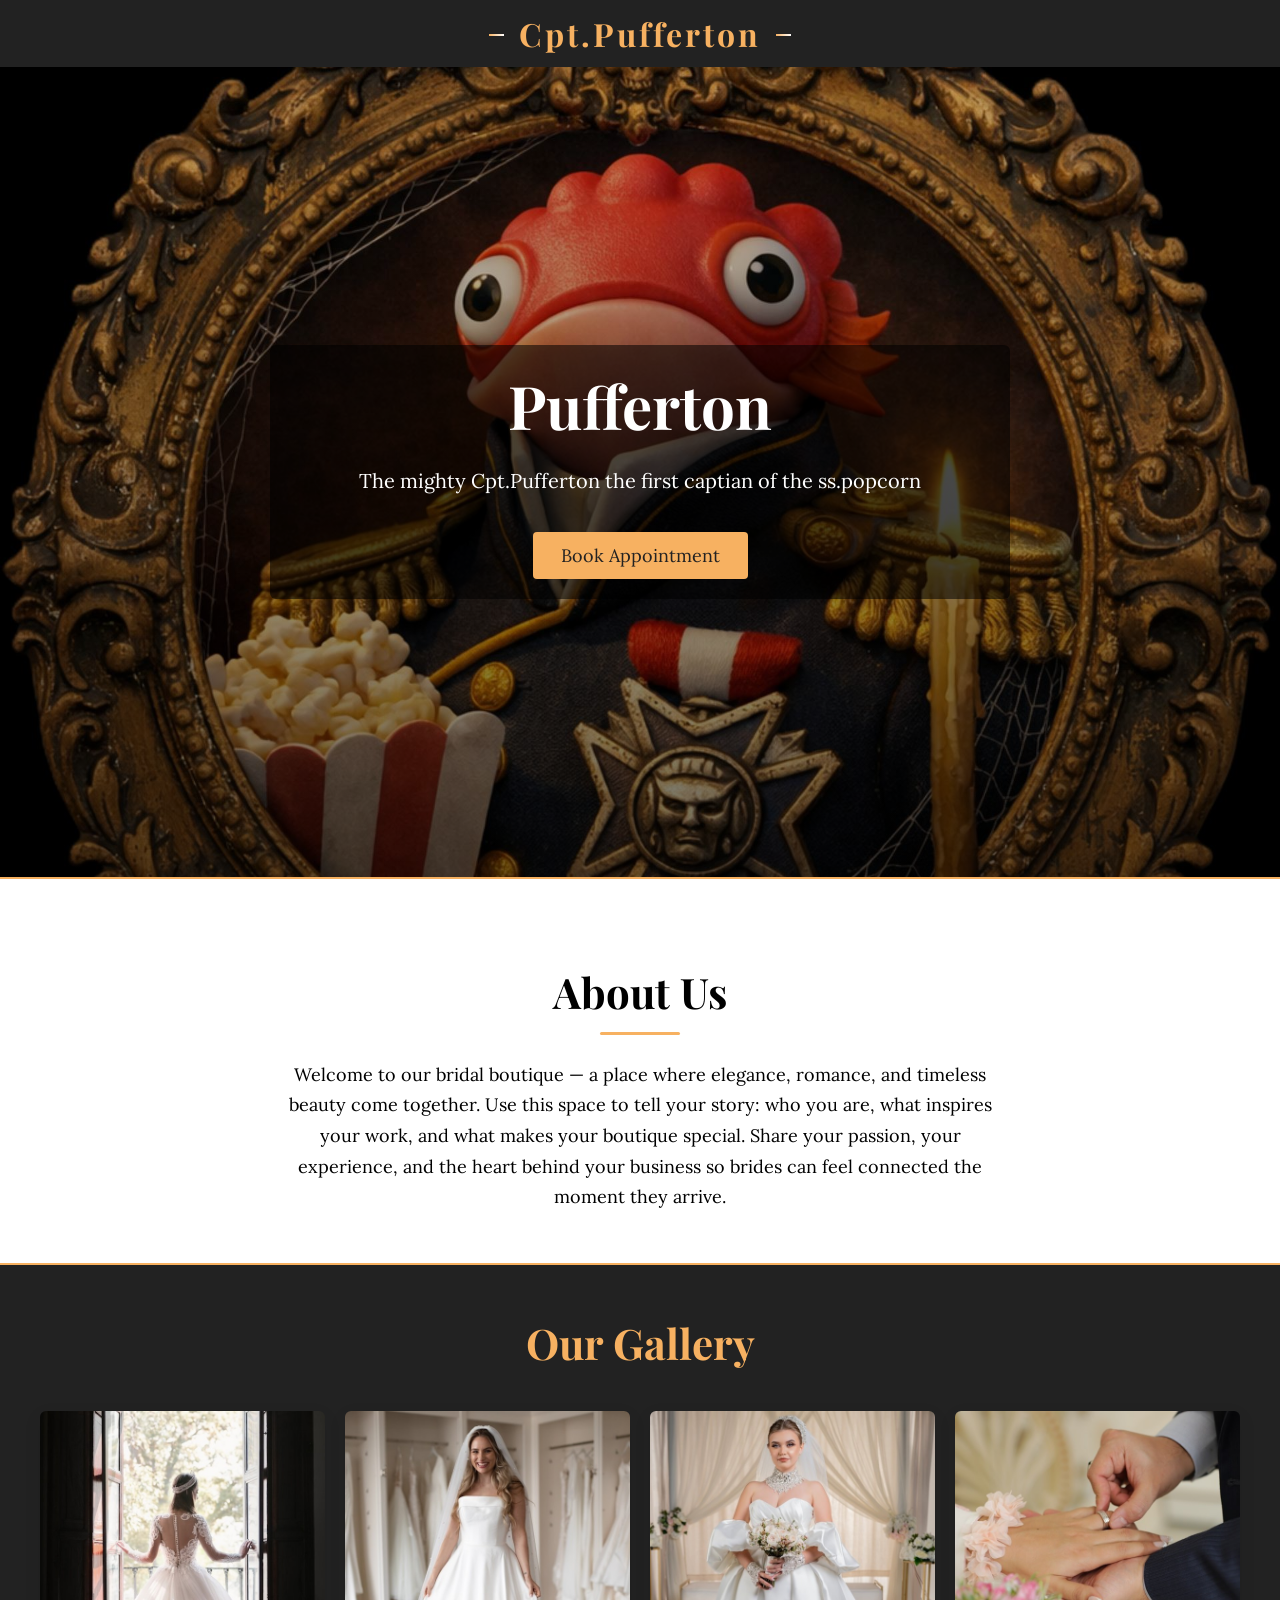
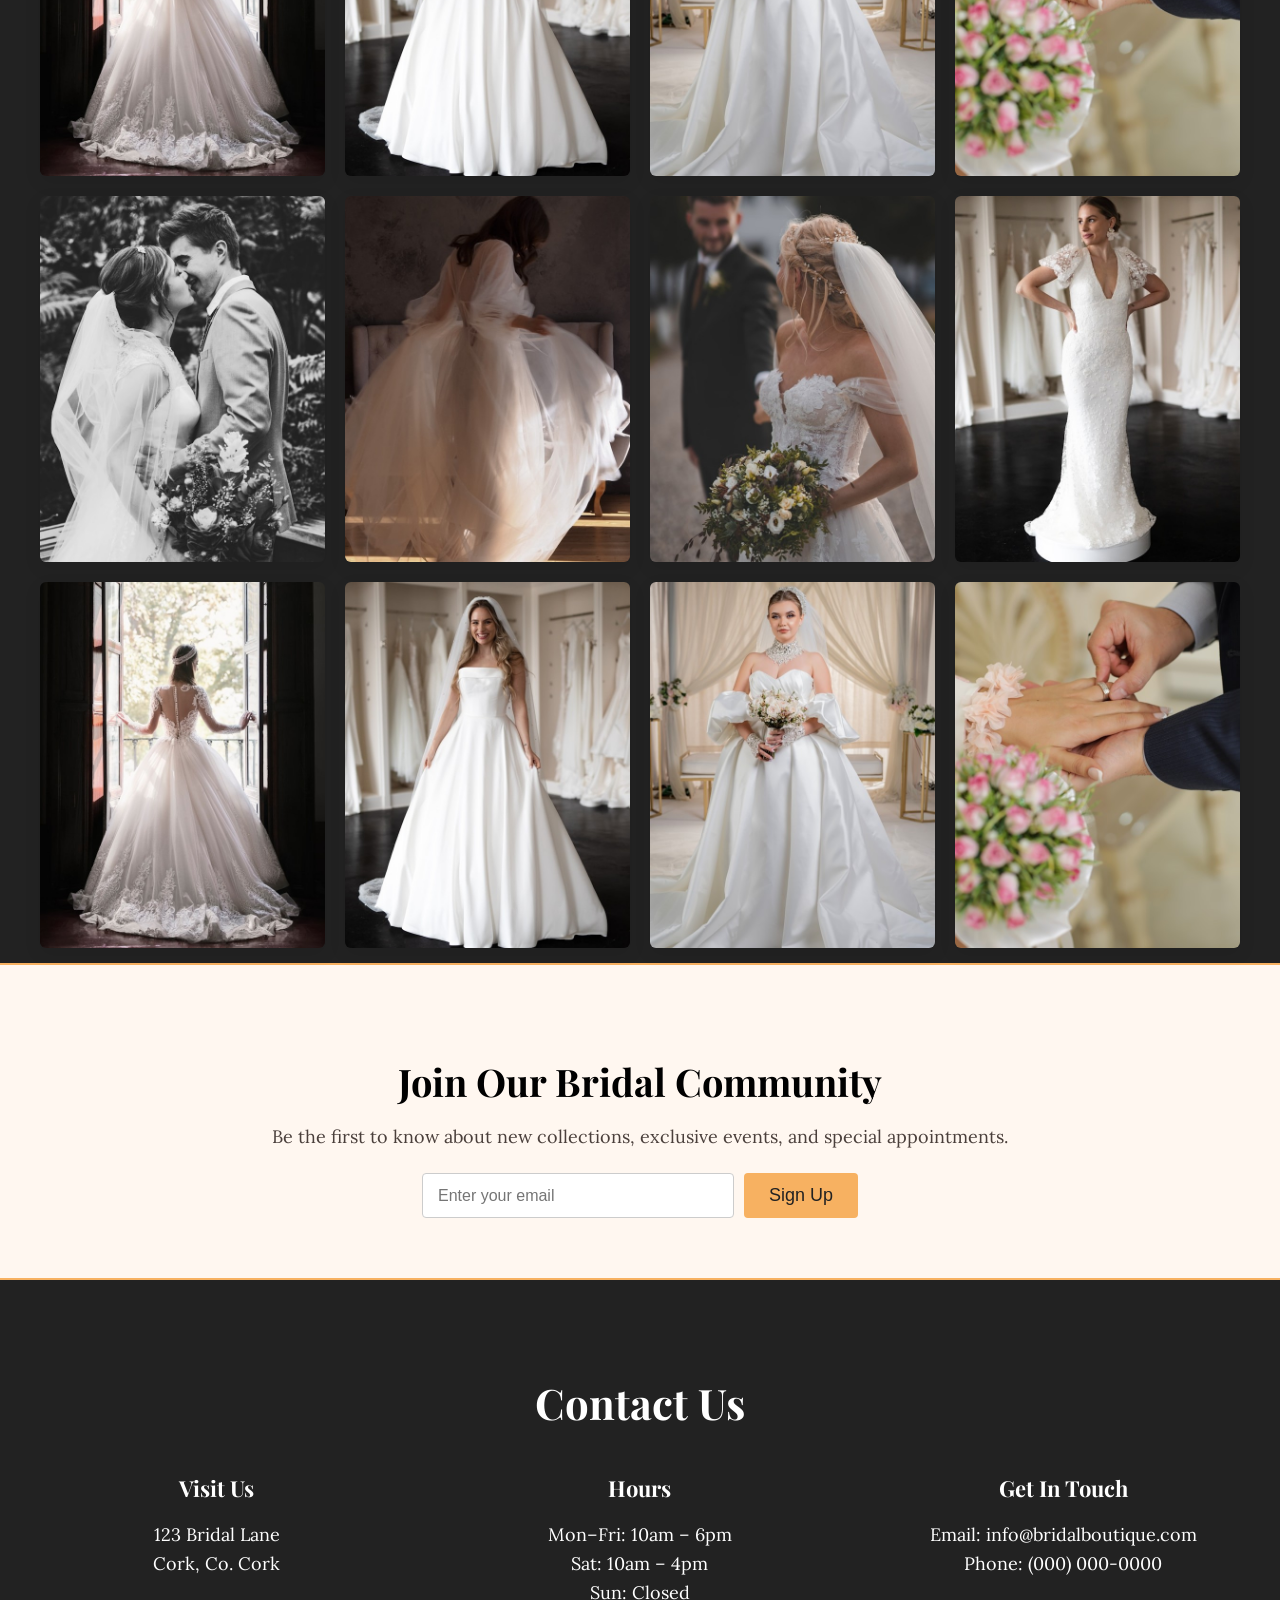
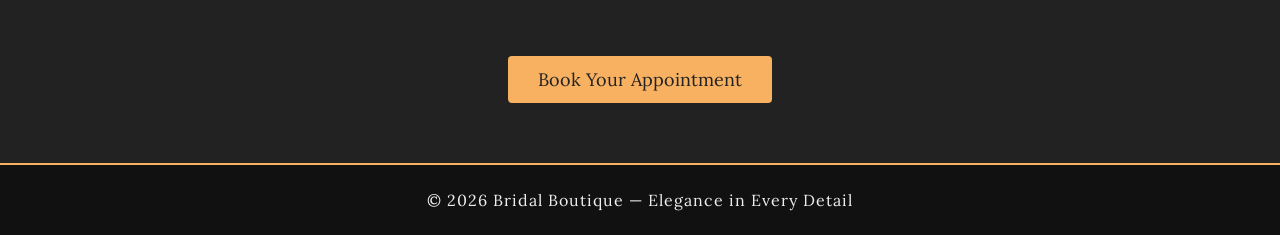
==== commit 1efc96b7: "Update branch contents" ====
--- a/index.html
+++ b/index.html
@@ -2,10 +2,19 @@
 <html>
 <head>
 <link href="https://fonts.googleapis.com/css2?family=Playfair+Display:wght@400;500;600;700&amp;family=Lora:wght@400;500&amp;display=swap" rel="stylesheet">
-<link rel="stylesheet" href="css/bridal.1782990216560.css">
-<link rel="stylesheet" href="css/inline_2.1782990216560.css">
+<link rel="stylesheet" href="css/inline_2.1782991124410.css">
+<link rel="stylesheet" href="css/inline_3.1782991124410.css">
 </head>
 <body>
+
+
+
+
+
+
+
+
+
 
 
 
@@ -23,14 +32,14 @@
 <div id="contain">
 
 <nav>
-    <h1 class="">Business Name</h1>
+    <h1 class="">Cpt.Pufferton</h1>
 </nav>
 
 <div id="hero">
-    <img src="images/img_0.1782990216560.jpg" alt="Bridal Gown">
+    <img src="images/img_0.1782991124410.jpg" alt="Bridal Gown">
     <div id="hero-text">
-        <h2 class="">Your Dream Dress Awaits</h2>
-        <p class="">Discover timeless elegance, luxurious fabrics, and handcrafted details designed to make your special day unforgettable.</p>
+        <h2 class="">Pufferton</h2>
+        <p class="">The mighty Cpt.Pufferton the first captian of the ss.popcorn</p>
         <a href="/prefabs/bridal/#" id="open-popup">Book Appointment</a>
     </div>
 </div>
@@ -49,16 +58,16 @@
 <div class="templateNav-wrapper">
   <div class="template-list">
 
-    <div class="template-card active">
-      <img src="images/img_1.1782990216560.jpg" alt="">
+    <div class="template-card">
+      <img src="images/img_1.1782991124410.jpg" alt="">
       <h3 class="">Your Product</h3>
       <p class="">Your Product Description</p>
       <div class="price">€29</div>
       <a class="btn" href="/prefabs/bridal/#">Buy Now</a>
     </div>
 
-    <div class="template-card">
-      <img src="images/img_2.1782990216560.jpg" alt="">
+    <div class="template-card active">
+      <img src="images/img_2.1782991124410.jpg" alt="">
       <h3 class="">Your Product</h3>
       <p class="">Your Product Description</p>
       <div class="price">€19</div>
@@ -66,7 +75,7 @@
     </div>
 
     <div class="template-card">
-      <img src="images/img_3.1782990216560.jpg" alt="">
+      <img src="images/img_3.1782991124410.jpg" alt="">
       <h3 class="">Your Product</h3>
       <p class="">Your Product Description</p>
       <div class="price">€39</div>
@@ -74,7 +83,7 @@
     </div>
 
     <div class="template-card">
-      <img src="images/img_4.1782990216560.jpg" alt="">
+      <img src="images/img_4.1782991124410.jpg" alt="">
       <h3 class="">Your Product</h3>
       <p class="">Your Product Description</p>
       <div class="price">€19</div>
@@ -95,18 +104,18 @@
 <section id="gallery">
     <h2 class="">Our Gallery</h2>
     <div class="gallery-grid">
-        <img src="images/img_5.1782990216560.jpg">
-        <img src="images/img_6.1782990216560.jpg">
-        <img src="images/img_7.1782990216560.jpg">
-        <img src="images/img_8.1782990216560.jpg">
-        <img src="images/img_9.1782990216560.jpg">
-        <img src="images/img_10.1782990216560.jpg">
-        <img src="images/img_11.1782990216560.jpg">
-        <img src="images/img_12.1782990216560.jpg">
-        <img src="images/img_13.1782990216560.jpg">
-        <img src="images/img_14.1782990216560.jpg">
-        <img src="images/img_15.1782990216560.jpg">
-        <img src="images/img_16.1782990216560.jpg">
+        <img src="images/img_5.1782991124410.jpg">
+        <img src="images/img_6.1782991124410.jpg">
+        <img src="images/img_7.1782991124410.jpg">
+        <img src="images/img_8.1782991124410.jpg">
+        <img src="images/img_9.1782991124410.jpg">
+        <img src="images/img_10.1782991124410.jpg">
+        <img src="images/img_11.1782991124410.jpg">
+        <img src="images/img_12.1782991124410.jpg">
+        <img src="images/img_13.1782991124410.jpg">
+        <img src="images/img_14.1782991124410.jpg">
+        <img src="images/img_15.1782991124410.jpg">
+        <img src="images/img_16.1782991124410.jpg">
     </div>
 </section>
 
@@ -150,7 +159,7 @@
 </div>
 
 <!-- POPUP HTML -->
-<div id="contact-popup" class="popup-overlay">
+<div id="contact-popup" class="popup-overlay" style="display: none">
     <div class="popup-box">
         <span id="close-popup" class="">×</span>
         <h2 class="">Book Your Appointment</h2>
@@ -169,9 +178,14 @@
 
 
 
-<script src="js/inline_1.1782990216560.js"></script>
-<script src="js/inline_2.1782990216560.js"></script>
-<script src="js/inline_3.1782990216560.js"></script>
+
+
+
+
+
+<script src="js/inline_1.1782991124410.js"></script>
+<script src="js/inline_2.1782991124410.js"></script>
+<script src="js/inline_3.1782991124410.js"></script>
 
 </body>
 </html>
--- a/css/inline_2.1782991124410.css
+++ b/css/inline_2.1782991124410.css
@@ -0,0 +1,496 @@
+<style>
+/* GLOBAL */
+html {
+    scroll-behavior: smooth;
+}
+
+body {
+    margin: 0;
+    font-family: "Lora", serif;
+    background-color: #faf7f5;
+    color: #4a3f3b;
+}
+
+h1, h2, h3 {
+    font-family: "Playfair Display", serif;
+}
+
+/* -------------------------------------- */
+/* NAVIGATION */
+/* -------------------------------------- */
+
+nav {
+    display: flex;
+    justify-content: center;
+    align-items: center;
+    padding: 12px 15px;
+    background: #222;
+    position: sticky;
+    top: 0;
+    z-index: 10;
+    animation: navFade 1.2s ease forwards;
+}
+
+@keyframes navFade {
+    from { opacity: 0; transform: translateY(-20px); }
+    to { opacity: 1; transform: translateY(0); }
+}
+
+nav h1 {
+    font-size: 2rem;
+    letter-spacing: 3px;
+    color: #F7B161;
+    margin: 0;
+    position: relative;
+    padding: 0 25px;
+    animation: titleGlow 2s ease forwards;
+}
+
+@keyframes titleGlow {
+    from { letter-spacing: 1px; opacity: 0.5; }
+    to { letter-spacing: 3px; opacity: 1; }
+}
+
+/* Rose‑gold gradient lines */
+nav h1::before,
+nav h1::after {
+    content: "";
+    position: absolute;
+    top: 50%;
+    width: 15px;
+    height: 2px;
+    background: linear-gradient(to right, #F7B161, #fff);
+}
+
+nav h1::before { left: -5px; }
+nav h1::after { right: -5px; }
+
+/* -------------------------------------- */
+/* HERO SECTION */
+/* -------------------------------------- */
+
+#hero {
+    position: relative;
+    width: 100%;
+    height: 90vh;
+    overflow: hidden;
+    pointer-events: none;
+}
+
+#hero img {
+    width: 100%;
+    height: 100%;
+    object-fit: cover;
+    display: block;
+    animation: slowZoom 12s ease-in-out infinite alternate;
+    pointer-events: fill;
+}
+
+@keyframes slowZoom {
+    from { transform: scale(1); }
+    to { transform: scale(1.08); }
+}
+
+/* Cinematic gradient overlay */
+#hero::before {
+    content: "";
+    position: absolute;
+    top: 0;
+    left: 0;
+    width: 100%;
+    height: 100%;
+    background: linear-gradient(
+        to bottom,
+        rgba(0,0,0,0.2),
+        rgba(0,0,0,0.55)
+    );
+    z-index: 1;
+}
+
+/* Hero text */
+#hero-text {
+    position: absolute;
+    top: 50%;
+    left: 50%;
+    transform: translate(-50%, -50%);
+    text-align: center;
+    z-index: 2;
+    max-width: 700px;
+    padding: 20px;
+    background: rgba(0, 0, 0, 0.55);
+    border-radius: 6px;
+    width: 85%;
+    animation: fadeInHero 1.5s ease forwards;
+    pointer-events: fill;
+}
+
+@keyframes fadeInHero {
+    from { opacity: 0; transform: translate(-50%, -40%); }
+    to { opacity: 1; transform: translate(-50%, -50%); }
+}
+
+#hero-text h2 {
+    font-size: 60px;
+    margin: 0 0 20px;
+    color: #fff;
+}
+
+#hero-text p {
+    font-size: 20px;
+    line-height: 1.6;
+    color: #fff;
+}
+
+/* Optional CTA button */
+#hero-text a {
+    display: inline-block;
+    margin-top: 15px;
+    padding: 12px 28px;
+    background: #F7B161;
+    color: #222;
+    text-decoration: none;
+    font-size: 18px;
+    border-radius: 4px;
+    transition: 0.3s ease;
+}
+
+#hero-text a:hover {
+    background: #fff;
+    color: #000;
+}
+
+/* -------------------------------------- */
+/* ABOUT SECTION */
+/* -------------------------------------- */
+
+#about {
+    padding: 50px 0;
+    text-align: center;
+    background-color: #fff;
+    width: 100%;
+    border-top: solid #F7B161 2px;
+    border-bottom: solid #F7B161 2px;
+}
+
+#about h2 {
+    font-size: 42px;
+    color: #000;
+    margin-bottom: 10px;
+}
+
+/* Decorative divider */
+#about h2::after {
+    content: "";
+    display: block;
+    width: 80px;
+    height: 3px;
+    background: #F7B161;
+    margin: 12px auto 25px;
+    border-radius: 2px;
+}
+
+#about p {
+    font-size: 18px;
+    line-height: 1.7;
+    color: #000;
+    max-width: 55%;
+    margin: 0 auto;
+}
+
+/* -------------------------------------- */
+/* GALLERY */
+/* -------------------------------------- */
+
+#gallery {
+    padding: 15px 40px;
+    background: #222;
+}
+
+#gallery h2 {
+    text-align: center;
+    font-size: 42px;
+    color: #F7B161;
+    margin-bottom: 40px;
+}
+
+.gallery-grid {
+    display: grid;
+    grid-template-columns: repeat(auto-fit, minmax(250px, 1fr));
+    gap: 20px;
+    max-width: 1200px;
+    margin: auto;
+}
+
+.gallery-grid img {
+    width: 100%;
+    object-fit: cover;
+    border-radius: 6px;
+    box-shadow: 0 6px 18px rgba(0,0,0,0.08);
+    transition: transform 0.3s ease, opacity 0.3s ease;
+}
+
+.gallery-grid img:hover {
+    transform: scale(1.03);
+    opacity: 0.9;
+}
+
+/* -------------------------------------- */
+/* SIGN-UP SECTION */
+/* -------------------------------------- */
+
+#signup {
+    background: #fff7f0;
+    padding: 60px 20px;
+    text-align: center;
+    border-top: 2px solid #F7B161;
+    border-bottom: 2px solid #F7B161;
+}
+
+#signup h2 {
+    font-size: 38px;
+    color: #000;
+    margin-bottom: 10px;
+}
+
+#signup p {
+    font-size: 18px;
+    color: #4a3f3b;
+    margin-bottom: 25px;
+}
+
+#signup form {
+    display: flex;
+    justify-content: center;
+    gap: 10px;
+    flex-wrap: wrap;
+}
+
+#signup input {
+    padding: 12px 15px;
+    width: 280px;
+    border: 1px solid #ccc;
+    border-radius: 4px;
+    font-size: 16px;
+}
+
+#signup button {
+    padding: 12px 25px;
+    background: #F7B161;
+    border: none;
+    color: #222;
+    font-size: 18px;
+    border-radius: 4px;
+    cursor: pointer;
+    transition: 0.3s ease;
+}
+
+#signup button:hover {
+    background: #fff;
+    color: #000;
+    border: 1px solid #F7B161;
+}
+
+/* -------------------------------------- */
+/* CONTACT SECTION */
+/* -------------------------------------- */
+
+#contact {
+    background: #222;
+    padding: 60px 20px;
+    text-align: center;
+}
+
+#contact h2 {
+    font-size: 42px;
+    color: #fff;
+    margin-bottom: 20px;
+}
+
+.contact-grid {
+    display: grid;
+    grid-template-columns: repeat(auto-fit, minmax(220px, 1fr));
+    gap: 30px;
+    margin: 0 auto 30px;
+}
+
+#contact h3 {
+    color: #fff;
+    font-size: 22px;
+    margin-bottom: 10px;
+}
+
+#contact p {
+    font-size: 18px;
+    color: #fff;
+    line-height: 1.6;
+}
+
+.contact-btn {
+    display: inline-block;
+    padding: 12px 30px;
+    background: #F7B161;
+    color: #222;
+    text-decoration: none;
+    font-size: 18px;
+    border-radius: 4px;
+    transition: 0.3s ease;
+}
+
+.contact-btn:hover {
+    background: #fff;
+    color: #000;
+    border: 1px solid #F7B161;
+}
+
+/* -------------------------------------- */
+/* FOOTER */
+/* -------------------------------------- */
+
+footer {
+    background: #111;
+    color: #eee;
+    text-align: center;
+    padding: 25px 10px;
+    border-top: 2px solid #F7B161;
+    font-size: 16px;
+    letter-spacing: 1px;
+}
+
+/* -------------------------------------- */
+/* TABLET */
+/* -------------------------------------- */
+
+@media (max-width: 1024px) and (min-width: 481px){
+    #about p { max-width: 70%; }
+}
+
+/* -------------------------------------- */
+/* MOBILE */
+/* -------------------------------------- */
+
+@media (max-width: 480px){
+    #hero { height: 55vh; }
+    #hero-text { padding: 15px; }
+    #hero-text h2 { font-size: 32px; }
+    #hero-text p { font-size: 16px; }
+
+    #about { padding: 25px 0px; }
+    #about h2,
+    #about p { max-width: 100%; }
+
+    #about p {
+        font-size: 20px;
+        text-align: left;
+        padding: 1rem;
+    }
+}
+
+.templateNav-wrapper {
+  position: relative;
+  background: #eee;
+  padding: 1rem;
+}
+
+/* DESKTOP LAYOUT */
+.template-list {
+  display: flex;
+  gap: 25px;
+  justify-content: center;
+}
+
+.template-card {
+  width: 300px;
+  background: #222;
+  border-radius: 14px;
+  padding: 14px;
+  color: #fff;
+  box-shadow: 0 4px 12px rgba(0,0,0,0.35);
+  transition: transform .4s ease, box-shadow .4s ease, opacity .4s ease;
+  opacity: 0.6;
+}
+
+.template-card.active {
+  transform: scale(1.05);
+  box-shadow: 0 12px 30px rgba(0,0,0,0.6);
+  opacity: 1;
+}
+
+.template-card img {
+  width: 100%;
+  object-fit: cover;
+  border-radius: 10px;
+  margin-bottom: 10px;
+}
+
+.price {
+  font-size: 1.2rem;
+  font-weight: 700;
+  margin: 8px 0;
+  color: #4ade80;
+}
+
+.btn {
+  display: inline-block;
+  padding: 8px 14px;
+  background: #2563eb;
+  color: #fff;
+  border-radius: 8px;
+  text-decoration: none;
+  font-size: .85rem;
+}
+
+/* MOBILE MODE */
+@media (max-width: 800px) {
+  .template-list {
+    display: block;
+    position: relative;
+    height: 500px;
+    overflow: hidden;
+  }
+
+  .template-card {
+    position: absolute;
+    top: 0;
+    left: 50%;
+    width: 90%;
+    transform: translateX(-50%);
+    opacity: 0;
+  }
+
+  .template-card.active {
+    opacity: 1;
+    transform: translateX(-50%) scale(1.02);
+  }
+
+  /* RENAMED ARROWS */
+  .templateNav-arrow {
+    display: block;
+    position: absolute;
+    top: 50%;
+    transform: translateY(-50%);
+    background: rgba(255,255,255,0.15);
+    border: none;
+    color: #fff;
+    font-size: 26px;
+    padding: 6px 12px;
+    border-radius: 8px;
+    cursor: pointer;
+    z-index: 10;
+  }
+
+  .templateNav-left { left: 10px; }
+  .templateNav-right { right: 10px; }
+}
+
+@media (max-width: 800px) {.template-list{height: 906px;}}
+@media (max-width: 700px) {.template-list{height: 806px;}}
+@media (max-width: 600px) {.template-list{height: 706px;}}
+@media (max-width: 500px) {.template-list{height: 626px;}}
+@media (max-width: 400px) {.template-list{height: 526px;}}
+
+/* HIDE ARROWS ON DESKTOP */
+@media (min-width: 601px) {
+  .templateNav-arrow { display: none; }
+}
+
+
--- a/css/inline_3.1782991124410.css
+++ b/css/inline_3.1782991124410.css
@@ -0,0 +1,59 @@
+
+/* POPUP OVERLAY */
+.popup-overlay {
+    position: fixed;
+    top: 0;
+    left: 0;
+    width: 100%;
+    height: 100%;
+    background: rgba(0,0,0,0.6);
+    display: none;
+    justify-content: center;
+    align-items: center;
+    z-index: 9999;
+}
+
+/* POPUP BOX */
+.popup-box {
+    background: #fff;
+    padding: 30px;
+    width: 90%;
+    max-width: 450px;
+    border-radius: 10px;
+    position: relative;
+    animation: fadeIn 0.3s ease;
+}
+
+/* CLOSE BUTTON */
+#close-popup {
+    position: absolute;
+    top: 10px;
+    right: 15px;
+    font-size: 28px;
+    cursor: pointer;
+}
+
+/* FORM STYLING */
+.popup-form input,
+.popup-form textarea {
+    width: 100%;
+    padding: 12px;
+    margin: 10px 0;
+    border: 1px solid #ccc;
+    border-radius: 6px;
+}
+
+.popup-form button {
+    width: 100%;
+    padding: 12px;
+    background: #c49b6c;
+    color: #fff;
+    border: none;
+    border-radius: 6px;
+    cursor: pointer;
+}
+
+@keyframes fadeIn {
+    from { opacity: 0; transform: scale(0.9); }
+    to { opacity: 1; transform: scale(1); }
+}
